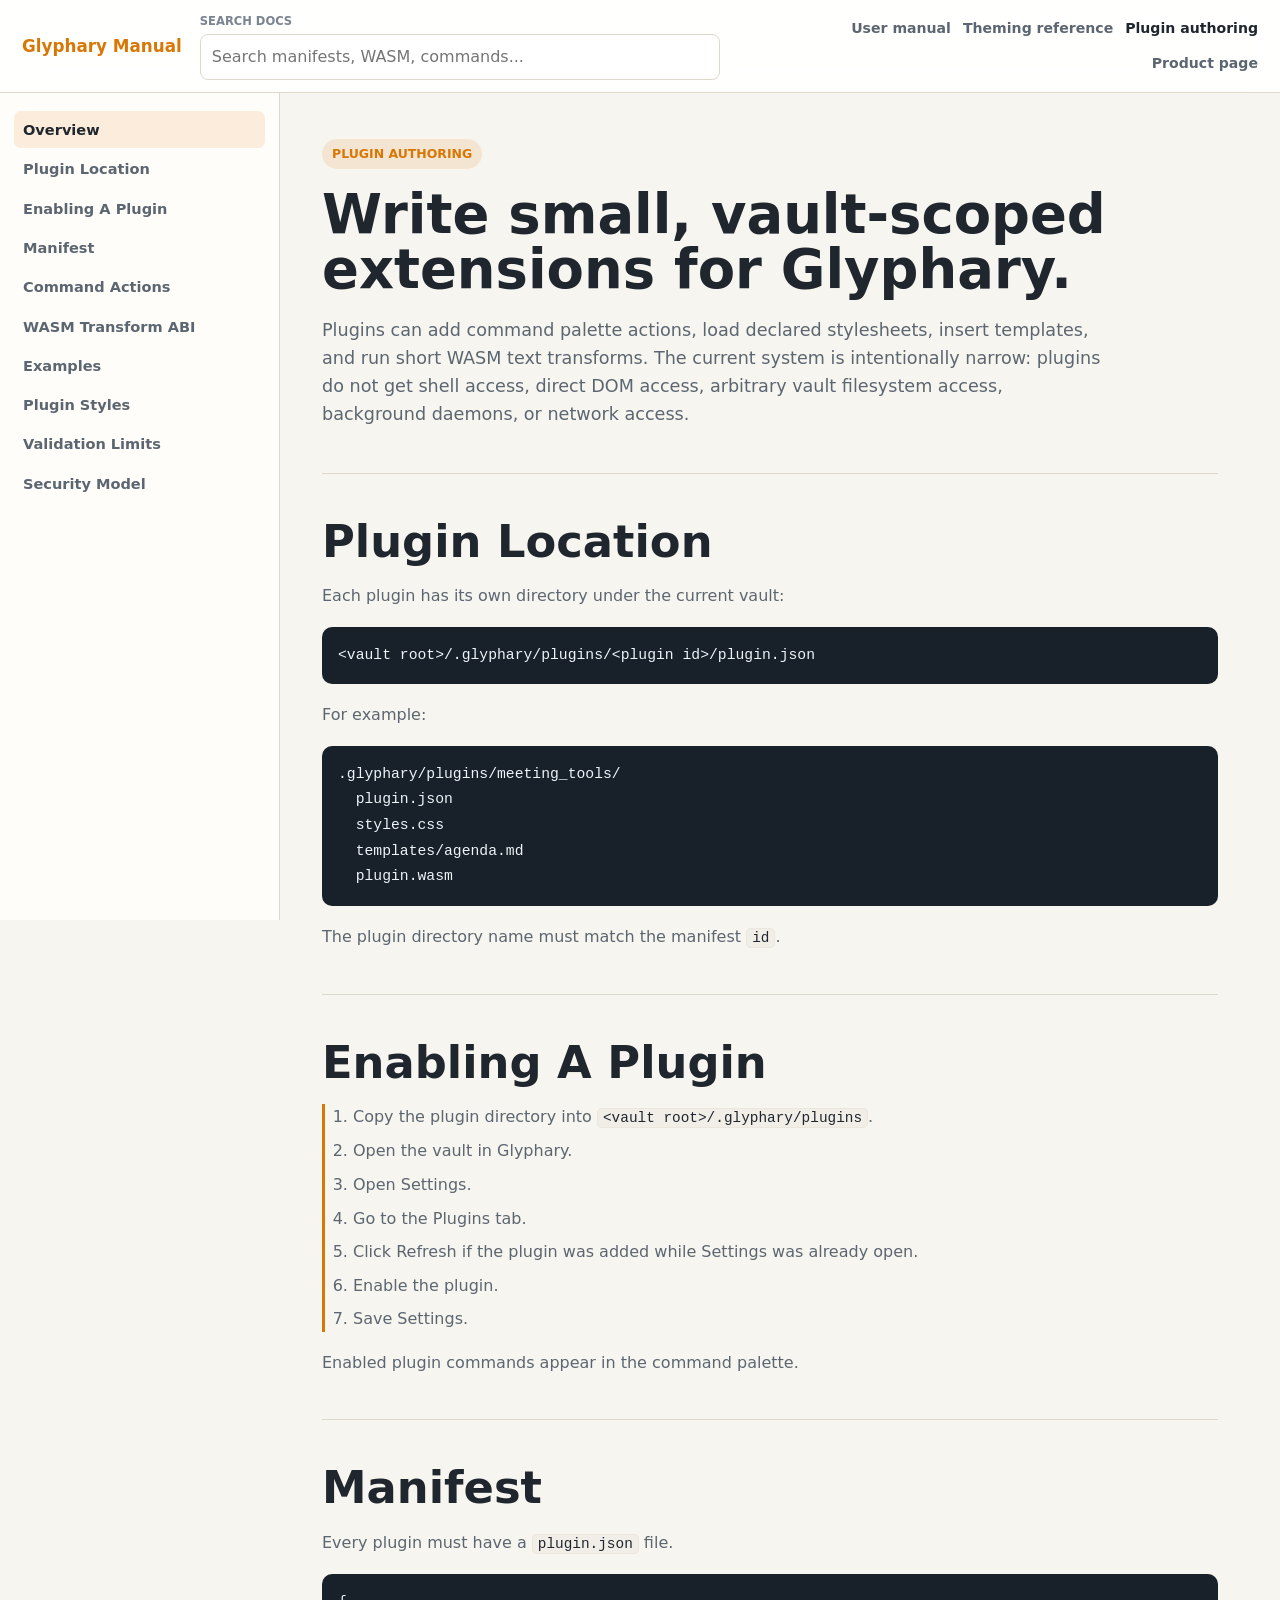
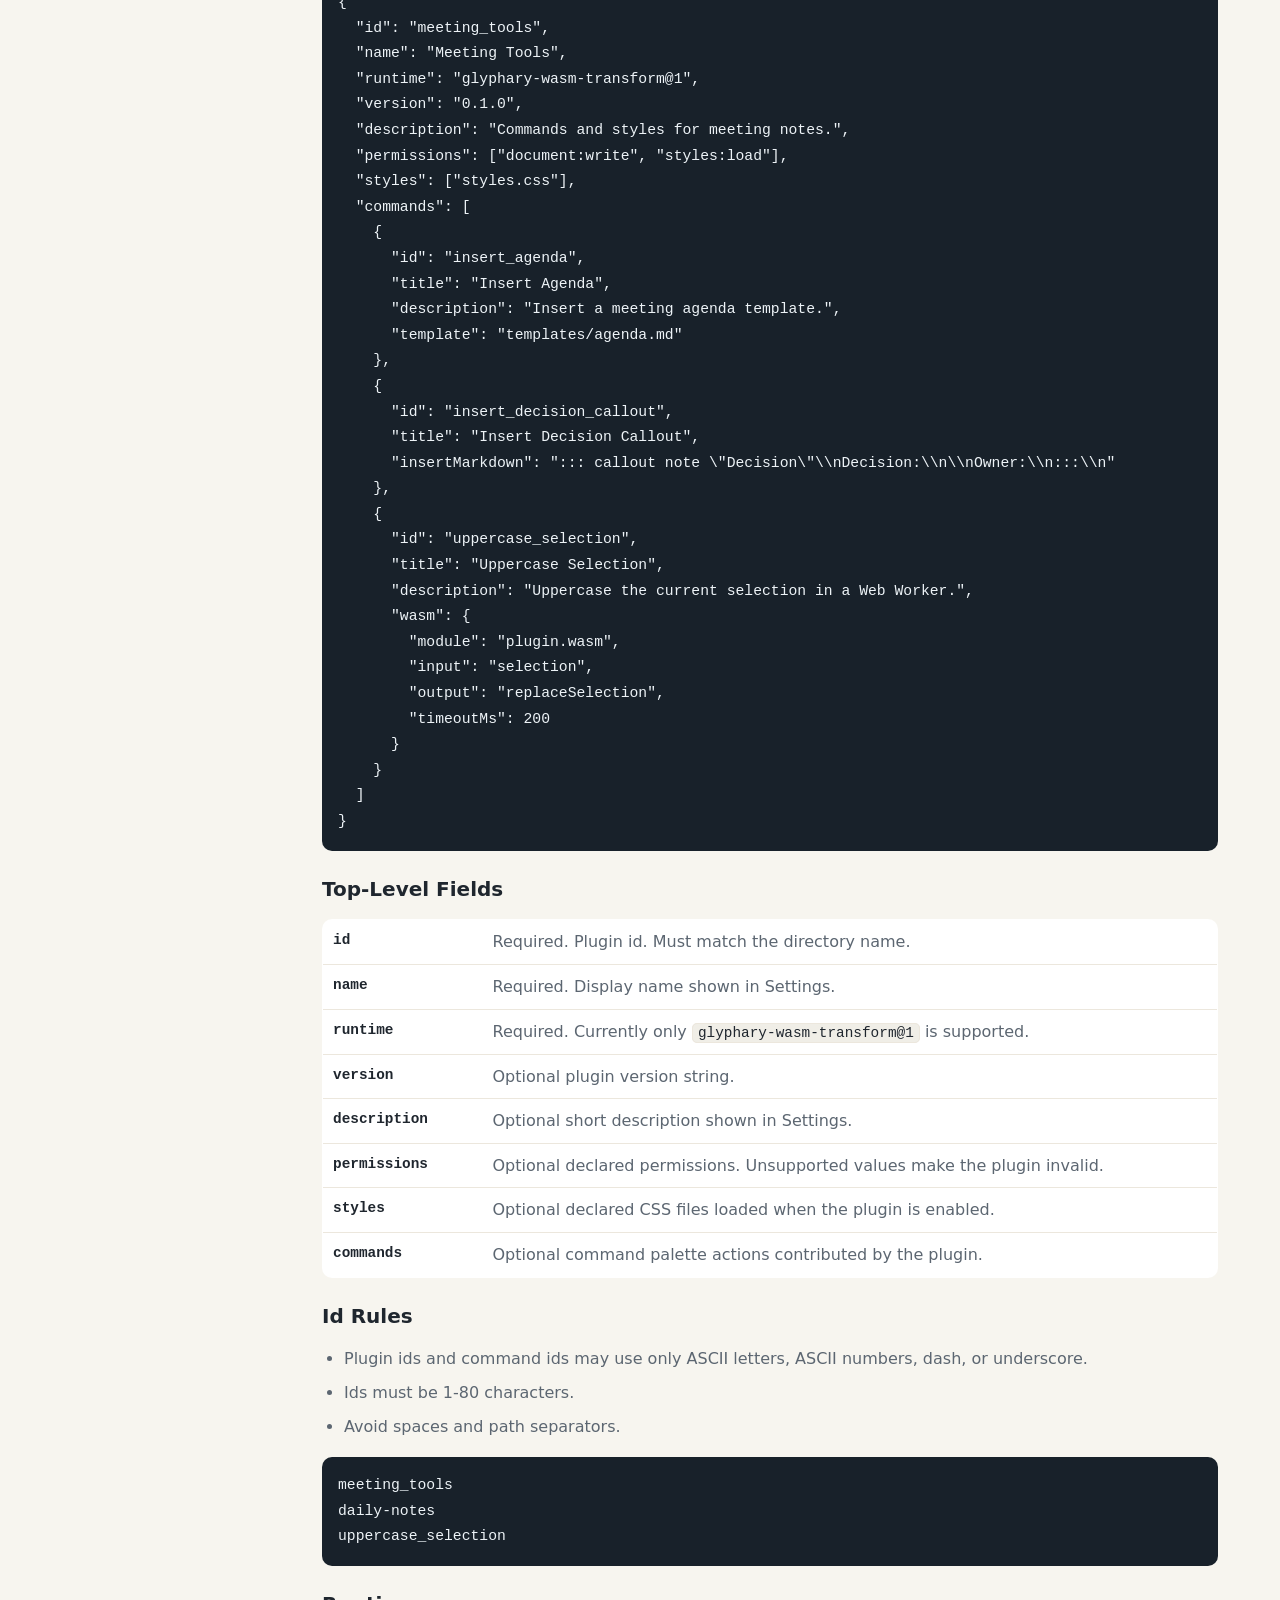
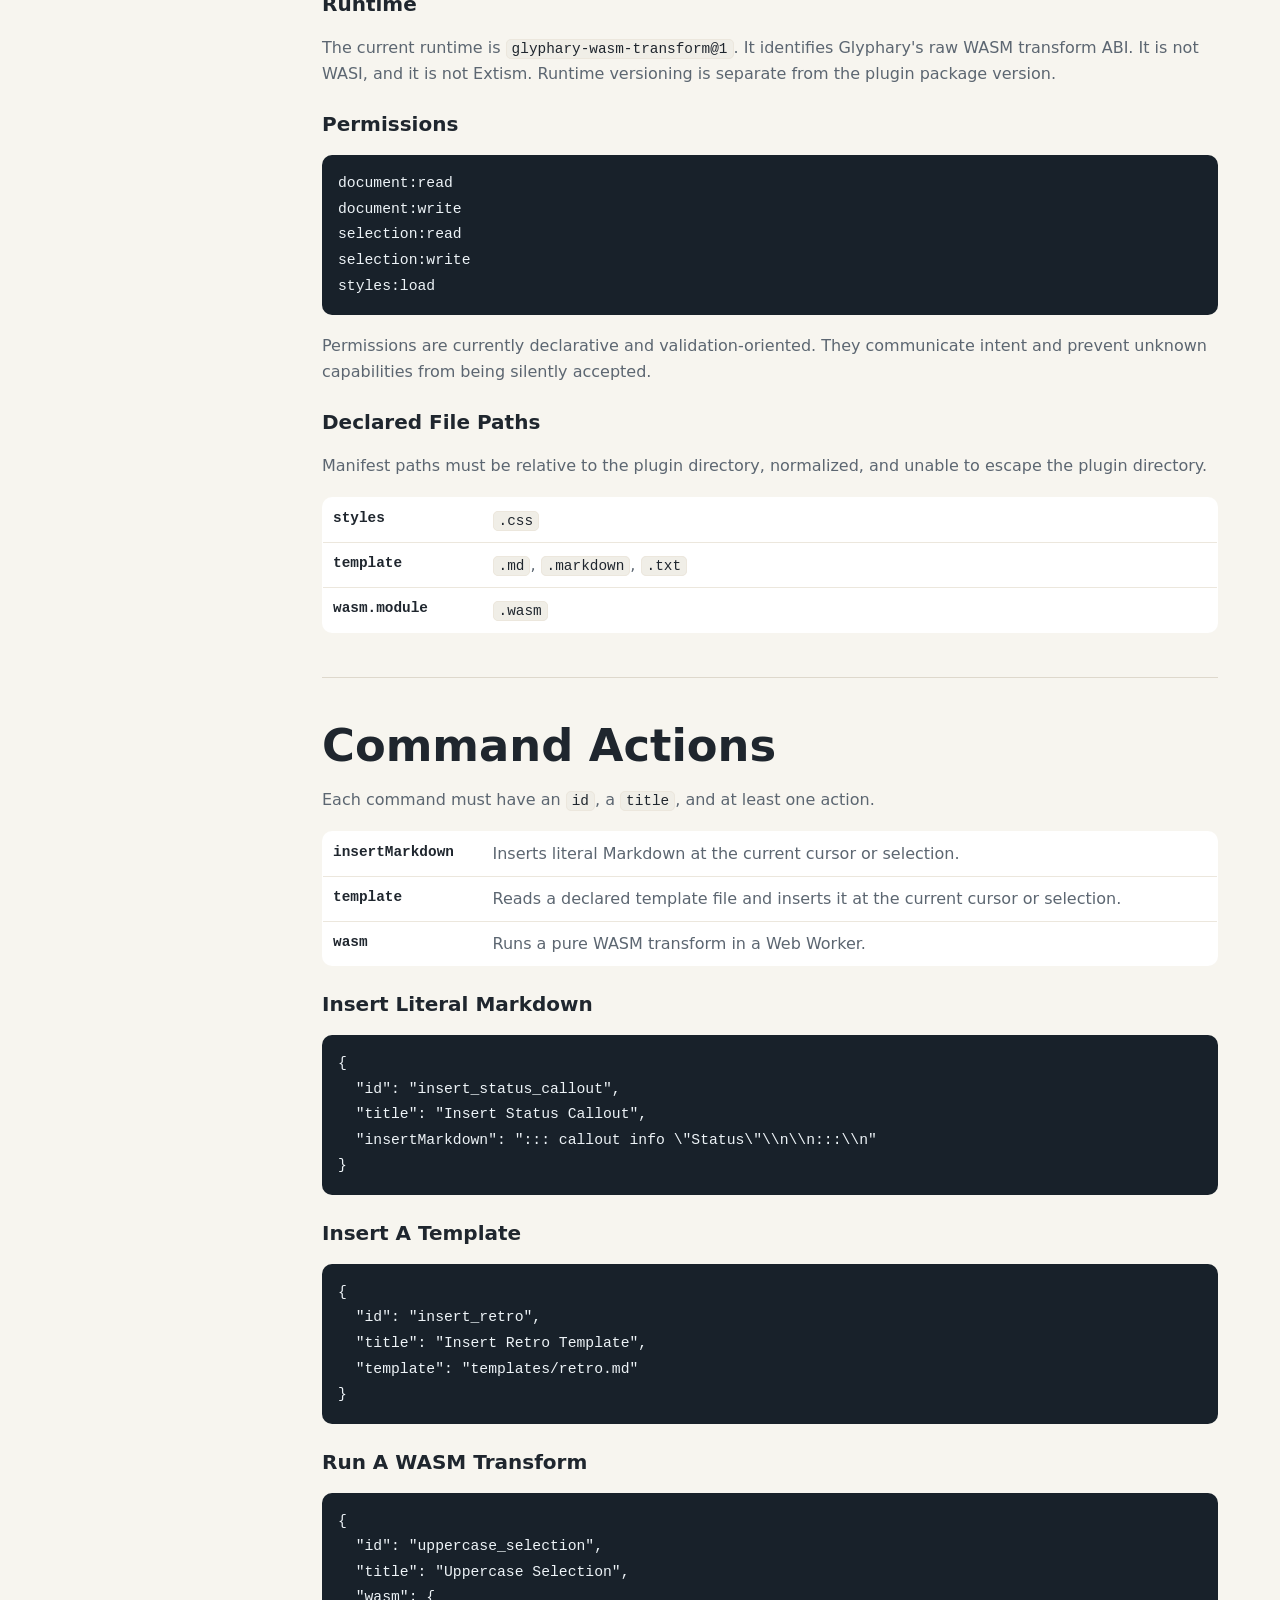
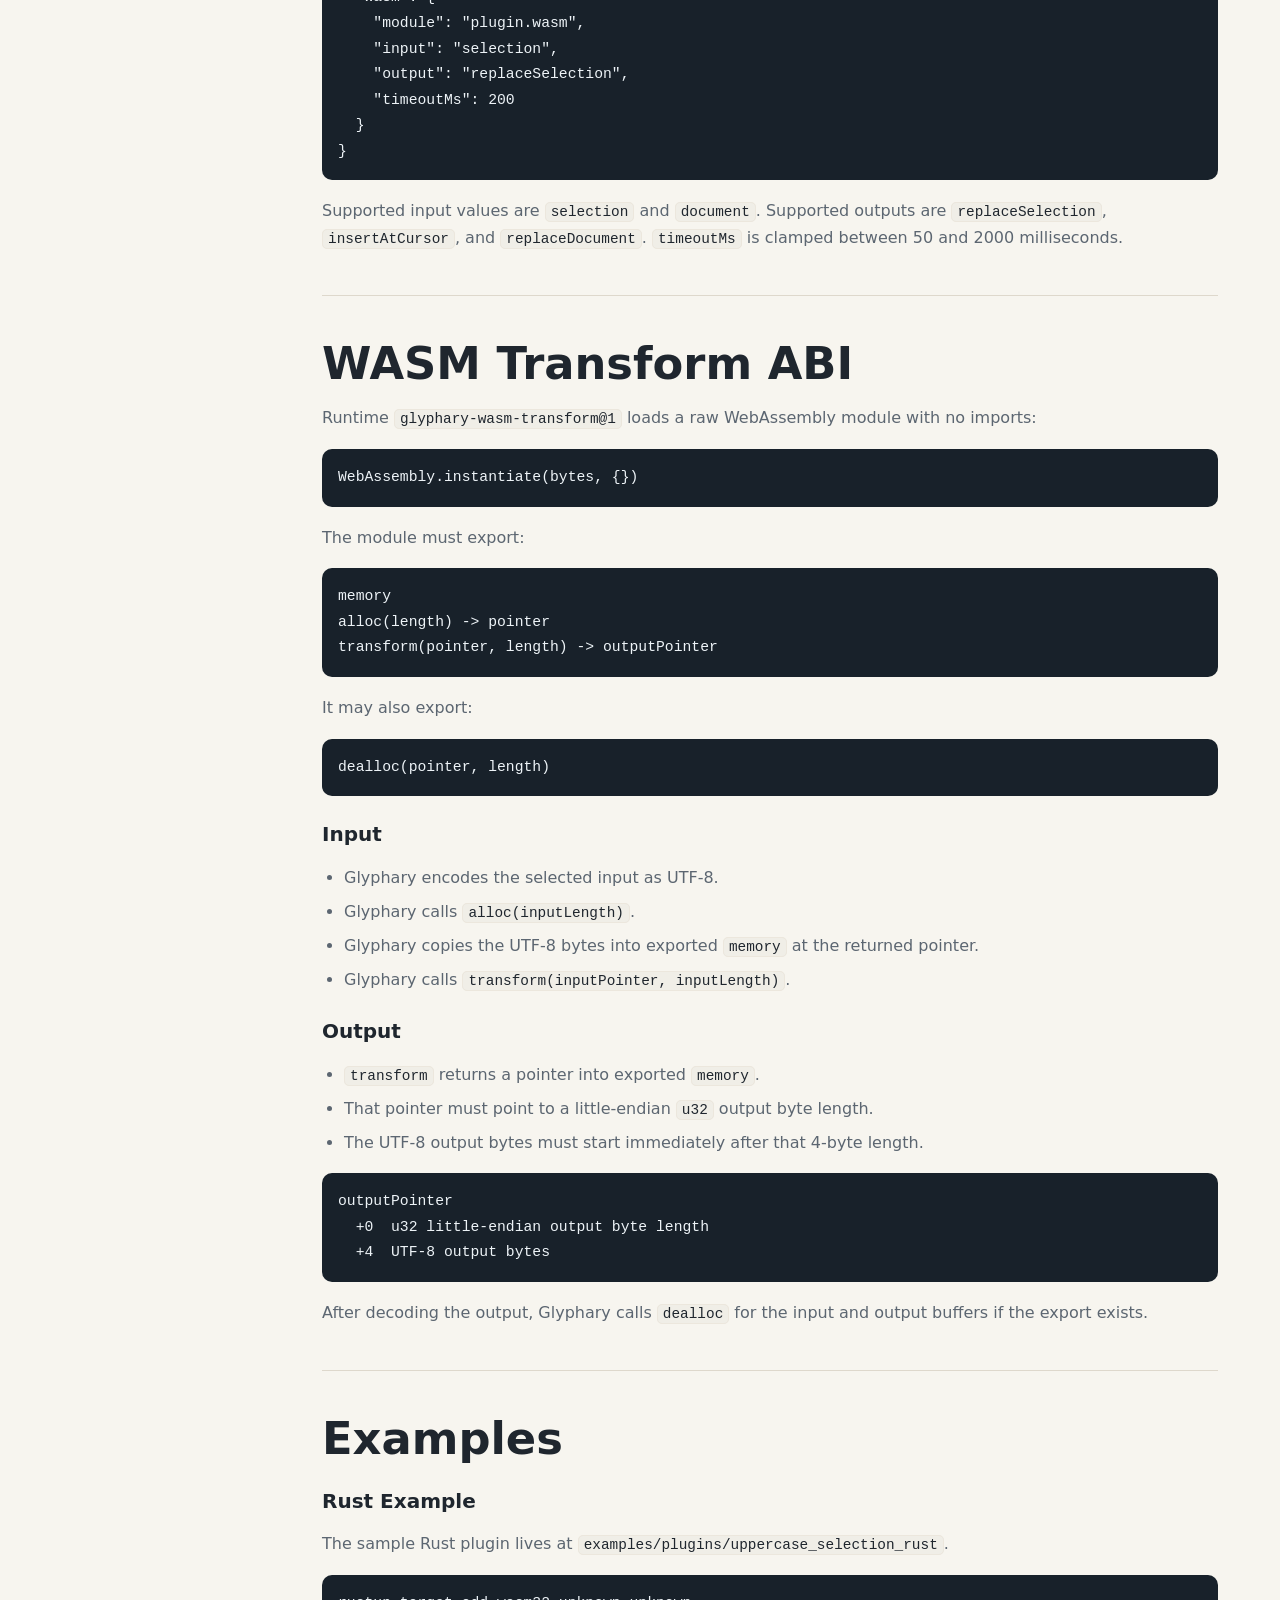
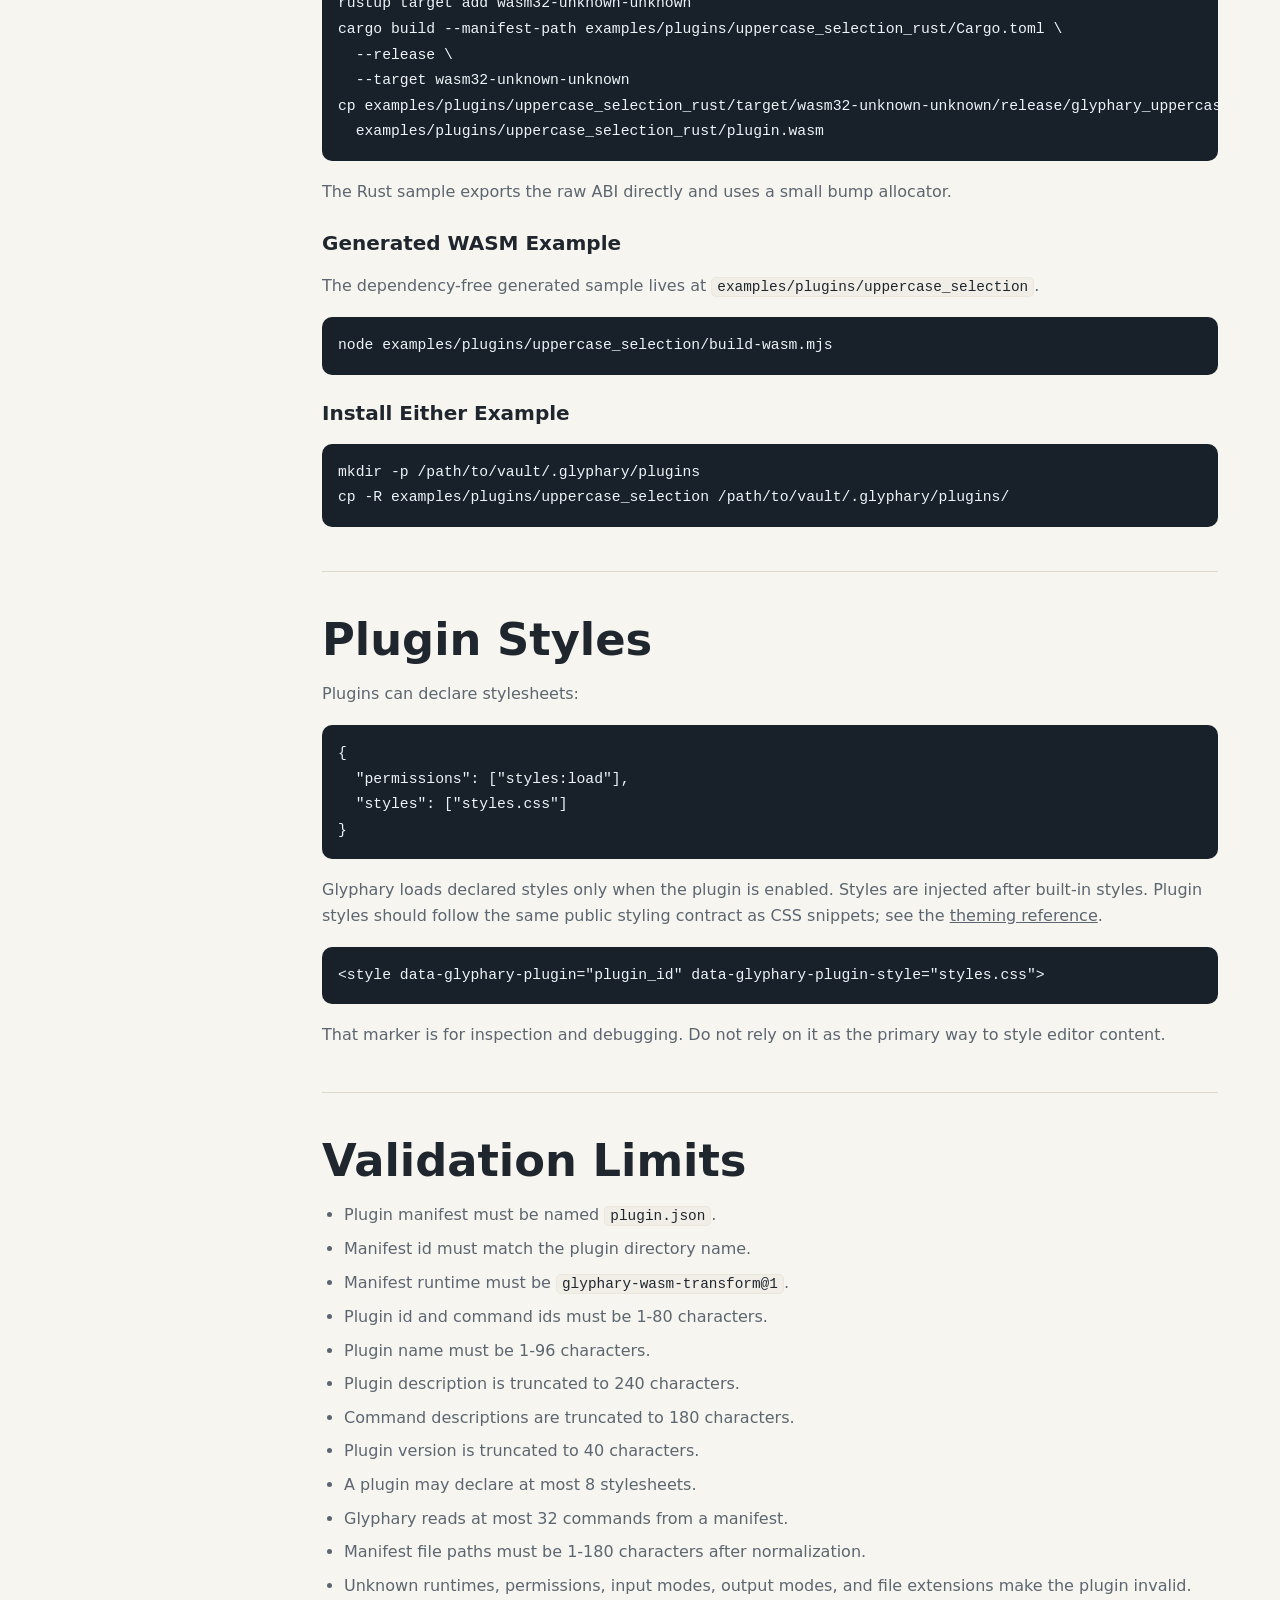
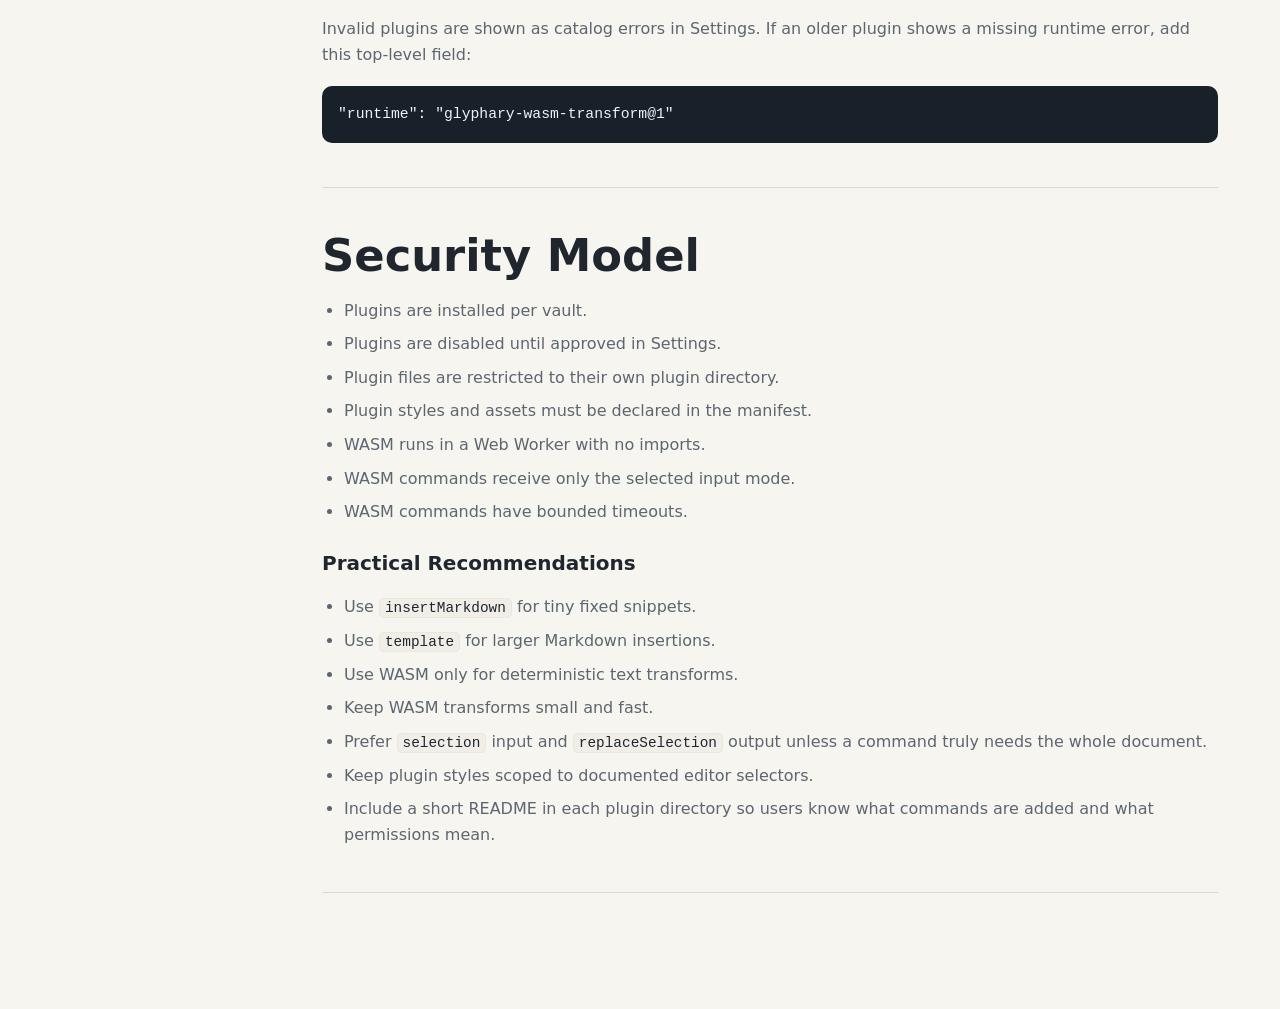
==== plugins.html @ 8467d3d5 "chore: initial commit" ====
<!doctype html>
<html lang="en">
  <head>
    <meta charset="UTF-8" />
    <meta name="viewport" content="width=device-width, initial-scale=1.0" />
    <meta
      name="description"
      content="Glyphary plugin authoring guide: plugin manifests, commands, WASM transform ABI, examples, styles, and security model."
    />
    <title>Glyphary Plugin Authoring</title>
    <link rel="icon" href="./assets/favicon.svg" type="image/svg+xml" />
    <link rel="stylesheet" href="./styles.css" />
  </head>
  <body>
    <header class="manual-topbar">
      <a class="manual-brand" href="./index.html">Glyphary Manual</a>
      <label class="manual-search">
        <span>Search docs</span>
        <input id="manual-search" type="search" placeholder="Search manifests, WASM, commands..." />
      </label>
      <nav class="manual-toplinks" aria-label="Related documentation">
        <a href="./index.html">User manual</a>
        <a href="./theming.html">Theming reference</a>
        <a class="current" href="./plugins.html">Plugin authoring</a>
        <a href="../docs-site/glyphary.html">Product page</a>
      </nav>
    </header>

    <div class="manual-shell">
      <aside class="manual-sidebar" aria-label="Plugin authoring table of contents">
        <nav>
          <a href="#overview">Overview</a>
          <a href="#location">Plugin Location</a>
          <a href="#enable">Enabling A Plugin</a>
          <a href="#manifest">Manifest</a>
          <a href="#commands">Command Actions</a>
          <a href="#wasm">WASM Transform ABI</a>
          <a href="#examples">Examples</a>
          <a href="#styles">Plugin Styles</a>
          <a href="#limits">Validation Limits</a>
          <a href="#security">Security Model</a>
        </nav>
      </aside>

      <main class="manual-content">
        <section id="overview" class="doc-section hero-section" data-search-text="plugins authoring vault scoped manifest wasm commands styles">
          <p class="section-kicker">Plugin authoring</p>
          <h1>Write small, vault-scoped extensions for Glyphary.</h1>
          <p class="lead">
            Plugins can add command palette actions, load declared stylesheets, insert templates,
            and run short WASM text transforms. The current system is intentionally narrow: plugins
            do not get shell access, direct DOM access, arbitrary vault filesystem access, background
            daemons, or network access.
          </p>
        </section>

        <section id="location" class="doc-section" data-search-text="plugin location glyphary plugins folder plugin json directory id">
          <h2>Plugin Location</h2>
          <p>Each plugin has its own directory under the current vault:</p>
          <pre><code>&lt;vault root&gt;/.glyphary/plugins/&lt;plugin id&gt;/plugin.json</code></pre>
          <p>For example:</p>
          <pre><code>.glyphary/plugins/meeting_tools/
  plugin.json
  styles.css
  templates/agenda.md
  plugin.wasm</code></pre>
          <p>The plugin directory name must match the manifest <code>id</code>.</p>
        </section>

        <section id="enable" class="doc-section" data-search-text="enable plugin settings plugins refresh save command palette">
          <h2>Enabling A Plugin</h2>
          <ol class="task-list">
            <li>Copy the plugin directory into <code>&lt;vault root&gt;/.glyphary/plugins</code>.</li>
            <li>Open the vault in Glyphary.</li>
            <li>Open Settings.</li>
            <li>Go to the Plugins tab.</li>
            <li>Click Refresh if the plugin was added while Settings was already open.</li>
            <li>Enable the plugin.</li>
            <li>Save Settings.</li>
          </ol>
          <p>Enabled plugin commands appear in the command palette.</p>
        </section>

        <section id="manifest" class="doc-section" data-search-text="manifest plugin json id runtime permissions styles commands fields validation">
          <h2>Manifest</h2>
          <p>Every plugin must have a <code>plugin.json</code> file.</p>
          <pre><code>{
  "id": "meeting_tools",
  "name": "Meeting Tools",
  "runtime": "glyphary-wasm-transform@1",
  "version": "0.1.0",
  "description": "Commands and styles for meeting notes.",
  "permissions": ["document:write", "styles:load"],
  "styles": ["styles.css"],
  "commands": [
    {
      "id": "insert_agenda",
      "title": "Insert Agenda",
      "description": "Insert a meeting agenda template.",
      "template": "templates/agenda.md"
    },
    {
      "id": "insert_decision_callout",
      "title": "Insert Decision Callout",
      "insertMarkdown": "::: callout note \"Decision\"\\nDecision:\\n\\nOwner:\\n:::\\n"
    },
    {
      "id": "uppercase_selection",
      "title": "Uppercase Selection",
      "description": "Uppercase the current selection in a Web Worker.",
      "wasm": {
        "module": "plugin.wasm",
        "input": "selection",
        "output": "replaceSelection",
        "timeoutMs": 200
      }
    }
  ]
}</code></pre>

          <h3>Top-Level Fields</h3>
          <table class="reference-table">
            <tbody>
              <tr><th>id</th><td>Required. Plugin id. Must match the directory name.</td></tr>
              <tr><th>name</th><td>Required. Display name shown in Settings.</td></tr>
              <tr><th>runtime</th><td>Required. Currently only <code>glyphary-wasm-transform@1</code> is supported.</td></tr>
              <tr><th>version</th><td>Optional plugin version string.</td></tr>
              <tr><th>description</th><td>Optional short description shown in Settings.</td></tr>
              <tr><th>permissions</th><td>Optional declared permissions. Unsupported values make the plugin invalid.</td></tr>
              <tr><th>styles</th><td>Optional declared CSS files loaded when the plugin is enabled.</td></tr>
              <tr><th>commands</th><td>Optional command palette actions contributed by the plugin.</td></tr>
            </tbody>
          </table>

          <h3>Id Rules</h3>
          <ul>
            <li>Plugin ids and command ids may use only ASCII letters, ASCII numbers, dash, or underscore.</li>
            <li>Ids must be 1-80 characters.</li>
            <li>Avoid spaces and path separators.</li>
          </ul>
          <pre><code>meeting_tools
daily-notes
uppercase_selection</code></pre>

          <h3>Runtime</h3>
          <p>
            The current runtime is <code>glyphary-wasm-transform@1</code>. It identifies Glyphary's raw
            WASM transform ABI. It is not WASI, and it is not Extism. Runtime versioning is separate
            from the plugin package version.
          </p>

          <h3>Permissions</h3>
          <pre><code>document:read
document:write
selection:read
selection:write
styles:load</code></pre>
          <p>Permissions are currently declarative and validation-oriented. They communicate intent and prevent unknown capabilities from being silently accepted.</p>

          <h3>Declared File Paths</h3>
          <p>Manifest paths must be relative to the plugin directory, normalized, and unable to escape the plugin directory.</p>
          <table class="reference-table">
            <tbody>
              <tr><th>styles</th><td><code>.css</code></td></tr>
              <tr><th>template</th><td><code>.md</code>, <code>.markdown</code>, <code>.txt</code></td></tr>
              <tr><th>wasm.module</th><td><code>.wasm</code></td></tr>
            </tbody>
          </table>
        </section>

        <section id="commands" class="doc-section" data-search-text="command actions insert markdown template wasm selection document output">
          <h2>Command Actions</h2>
          <p>Each command must have an <code>id</code>, a <code>title</code>, and at least one action.</p>
          <table class="reference-table">
            <tbody>
              <tr><th>insertMarkdown</th><td>Inserts literal Markdown at the current cursor or selection.</td></tr>
              <tr><th>template</th><td>Reads a declared template file and inserts it at the current cursor or selection.</td></tr>
              <tr><th>wasm</th><td>Runs a pure WASM transform in a Web Worker.</td></tr>
            </tbody>
          </table>

          <h3>Insert Literal Markdown</h3>
          <pre><code>{
  "id": "insert_status_callout",
  "title": "Insert Status Callout",
  "insertMarkdown": "::: callout info \"Status\"\\n\\n:::\\n"
}</code></pre>

          <h3>Insert A Template</h3>
          <pre><code>{
  "id": "insert_retro",
  "title": "Insert Retro Template",
  "template": "templates/retro.md"
}</code></pre>

          <h3>Run A WASM Transform</h3>
          <pre><code>{
  "id": "uppercase_selection",
  "title": "Uppercase Selection",
  "wasm": {
    "module": "plugin.wasm",
    "input": "selection",
    "output": "replaceSelection",
    "timeoutMs": 200
  }
}</code></pre>
          <p>
            Supported input values are <code>selection</code> and <code>document</code>. Supported outputs
            are <code>replaceSelection</code>, <code>insertAtCursor</code>, and <code>replaceDocument</code>.
            <code>timeoutMs</code> is clamped between 50 and 2000 milliseconds.
          </p>
        </section>

        <section id="wasm" class="doc-section" data-search-text="wasm transform abi memory alloc dealloc imports worker utf8 output pointer">
          <h2>WASM Transform ABI</h2>
          <p>Runtime <code>glyphary-wasm-transform@1</code> loads a raw WebAssembly module with no imports:</p>
          <pre><code>WebAssembly.instantiate(bytes, {})</code></pre>
          <p>The module must export:</p>
          <pre><code>memory
alloc(length) -&gt; pointer
transform(pointer, length) -&gt; outputPointer</code></pre>
          <p>It may also export:</p>
          <pre><code>dealloc(pointer, length)</code></pre>
          <h3>Input</h3>
          <ul>
            <li>Glyphary encodes the selected input as UTF-8.</li>
            <li>Glyphary calls <code>alloc(inputLength)</code>.</li>
            <li>Glyphary copies the UTF-8 bytes into exported <code>memory</code> at the returned pointer.</li>
            <li>Glyphary calls <code>transform(inputPointer, inputLength)</code>.</li>
          </ul>
          <h3>Output</h3>
          <ul>
            <li><code>transform</code> returns a pointer into exported <code>memory</code>.</li>
            <li>That pointer must point to a little-endian <code>u32</code> output byte length.</li>
            <li>The UTF-8 output bytes must start immediately after that 4-byte length.</li>
          </ul>
          <pre><code>outputPointer
  +0  u32 little-endian output byte length
  +4  UTF-8 output bytes</code></pre>
          <p>After decoding the output, Glyphary calls <code>dealloc</code> for the input and output buffers if the export exists.</p>
        </section>

        <section id="examples" class="doc-section" data-search-text="examples rust generated wasm uppercase selection install build">
          <h2>Examples</h2>
          <h3>Rust Example</h3>
          <p>The sample Rust plugin lives at <code>examples/plugins/uppercase_selection_rust</code>.</p>
          <pre><code>rustup target add wasm32-unknown-unknown
cargo build --manifest-path examples/plugins/uppercase_selection_rust/Cargo.toml \
  --release \
  --target wasm32-unknown-unknown
cp examples/plugins/uppercase_selection_rust/target/wasm32-unknown-unknown/release/glyphary_uppercase_selection_plugin.wasm \
  examples/plugins/uppercase_selection_rust/plugin.wasm</code></pre>
          <p>The Rust sample exports the raw ABI directly and uses a small bump allocator.</p>

          <h3>Generated WASM Example</h3>
          <p>The dependency-free generated sample lives at <code>examples/plugins/uppercase_selection</code>.</p>
          <pre><code>node examples/plugins/uppercase_selection/build-wasm.mjs</code></pre>

          <h3>Install Either Example</h3>
          <pre><code>mkdir -p /path/to/vault/.glyphary/plugins
cp -R examples/plugins/uppercase_selection /path/to/vault/.glyphary/plugins/</code></pre>
        </section>

        <section id="styles" class="doc-section" data-search-text="plugin styles css stylesheets theme snippets metadata">
          <h2>Plugin Styles</h2>
          <p>Plugins can declare stylesheets:</p>
          <pre><code>{
  "permissions": ["styles:load"],
  "styles": ["styles.css"]
}</code></pre>
          <p>
            Glyphary loads declared styles only when the plugin is enabled. Styles are injected after
            built-in styles. Plugin styles should follow the same public styling contract as CSS snippets;
            see the <a href="./theming.html">theming reference</a>.
          </p>
          <pre><code>&lt;style data-glyphary-plugin="plugin_id" data-glyphary-plugin-style="styles.css"&gt;</code></pre>
          <p>That marker is for inspection and debugging. Do not rely on it as the primary way to style editor content.</p>
        </section>

        <section id="limits" class="doc-section" data-search-text="validation limits invalid runtime permissions manifest path extensions">
          <h2>Validation Limits</h2>
          <ul>
            <li>Plugin manifest must be named <code>plugin.json</code>.</li>
            <li>Manifest id must match the plugin directory name.</li>
            <li>Manifest runtime must be <code>glyphary-wasm-transform@1</code>.</li>
            <li>Plugin id and command ids must be 1-80 characters.</li>
            <li>Plugin name must be 1-96 characters.</li>
            <li>Plugin description is truncated to 240 characters.</li>
            <li>Command descriptions are truncated to 180 characters.</li>
            <li>Plugin version is truncated to 40 characters.</li>
            <li>A plugin may declare at most 8 stylesheets.</li>
            <li>Glyphary reads at most 32 commands from a manifest.</li>
            <li>Manifest file paths must be 1-180 characters after normalization.</li>
            <li>Unknown runtimes, permissions, input modes, output modes, and file extensions make the plugin invalid.</li>
          </ul>
          <p>Invalid plugins are shown as catalog errors in Settings. If an older plugin shows a missing runtime error, add this top-level field:</p>
          <pre><code>"runtime": "glyphary-wasm-transform@1"</code></pre>
        </section>

        <section id="security" class="doc-section" data-search-text="security model sandbox worker no imports no shell no filesystem recommendations">
          <h2>Security Model</h2>
          <ul>
            <li>Plugins are installed per vault.</li>
            <li>Plugins are disabled until approved in Settings.</li>
            <li>Plugin files are restricted to their own plugin directory.</li>
            <li>Plugin styles and assets must be declared in the manifest.</li>
            <li>WASM runs in a Web Worker with no imports.</li>
            <li>WASM commands receive only the selected input mode.</li>
            <li>WASM commands have bounded timeouts.</li>
          </ul>
          <h3>Practical Recommendations</h3>
          <ul>
            <li>Use <code>insertMarkdown</code> for tiny fixed snippets.</li>
            <li>Use <code>template</code> for larger Markdown insertions.</li>
            <li>Use WASM only for deterministic text transforms.</li>
            <li>Keep WASM transforms small and fast.</li>
            <li>Prefer <code>selection</code> input and <code>replaceSelection</code> output unless a command truly needs the whole document.</li>
            <li>Keep plugin styles scoped to documented editor selectors.</li>
            <li>Include a short README in each plugin directory so users know what commands are added and what permissions mean.</li>
          </ul>
        </section>
      </main>
    </div>

    <script src="./script.js"></script>
  </body>
</html>
---- styles.css ----
:root {
  color-scheme: light;
  --manual-bg: #f7f5ef;
  --manual-surface: #ffffff;
  --manual-surface-muted: #f0eee7;
  --manual-text: #1f262e;
  --manual-muted: #5c6671;
  --manual-soft: #7a8490;
  --manual-border: #ded8cc;
  --manual-border-soft: #ece7dd;
  --manual-accent: #d97706;
  --manual-accent-soft: rgba(217, 119, 6, 0.12);
  --manual-code-bg: #18212a;
  --manual-code-text: #edf3f7;
  --manual-radius: 10px;
  --manual-sidebar-width: 280px;
  font-family:
    Inter, ui-sans-serif, system-ui, -apple-system, BlinkMacSystemFont, "Segoe UI", sans-serif;
}

* {
  box-sizing: border-box;
}

html {
  scroll-behavior: smooth;
}

body {
  min-width: 320px;
  margin: 0;
  background: var(--manual-bg);
  color: var(--manual-text);
  line-height: 1.6;
}

a {
  color: inherit;
}

code,
pre,
kbd {
  font-family: "SF Mono", SFMono-Regular, Consolas, "Liberation Mono", monospace;
}

.manual-topbar {
  position: sticky;
  top: 0;
  z-index: 20;
  display: grid;
  grid-template-columns: auto minmax(260px, 520px) auto;
  gap: 18px;
  align-items: center;
  border-bottom: 1px solid var(--manual-border);
  background: rgba(255, 255, 255, 0.94);
  backdrop-filter: blur(14px);
  padding: 12px 22px;
}

.manual-brand {
  color: var(--manual-accent);
  font-size: 1.05rem;
  font-weight: 800;
  text-decoration: none;
}

.manual-search {
  display: grid;
  gap: 4px;
}

.manual-search span {
  color: var(--manual-soft);
  font-size: 0.72rem;
  font-weight: 800;
  text-transform: uppercase;
}

.manual-search input {
  width: 100%;
  border: 1px solid var(--manual-border);
  border-radius: 8px;
  background: #fff;
  color: var(--manual-text);
  font: inherit;
  padding: 9px 11px;
}

.manual-toplinks {
  display: flex;
  justify-content: flex-end;
  flex-wrap: wrap;
  gap: 12px;
  color: var(--manual-muted);
  font-size: 0.88rem;
  font-weight: 700;
}

.manual-toplinks a {
  text-decoration: none;
}

.manual-toplinks a.current {
  color: var(--manual-text);
}

.manual-shell {
  display: grid;
  grid-template-columns: var(--manual-sidebar-width) minmax(0, 1fr);
  align-items: start;
}

.manual-sidebar {
  position: sticky;
  top: 73px;
  height: calc(100vh - 73px);
  overflow: auto;
  border-right: 1px solid var(--manual-border);
  background: #fffdfa;
  padding: 18px 14px;
}

.manual-sidebar nav {
  display: grid;
  gap: 2px;
}

.manual-sidebar a {
  border-radius: 7px;
  color: var(--manual-muted);
  font-size: 0.91rem;
  font-weight: 700;
  padding: 7px 9px;
  text-decoration: none;
}

.manual-sidebar a:hover,
.manual-sidebar a.active {
  background: var(--manual-accent-soft);
  color: var(--manual-text);
}

.manual-content {
  width: min(980px, calc(100vw - var(--manual-sidebar-width)));
  padding: 36px 42px 72px;
}

.doc-section {
  display: grid;
  gap: 18px;
  border-bottom: 1px solid var(--manual-border);
  padding: 0 0 44px;
  margin-bottom: 44px;
  scroll-margin-top: 96px;
}

.hero-section {
  padding-top: 10px;
}

.section-kicker {
  width: fit-content;
  border-radius: 999px;
  background: var(--manual-accent-soft);
  color: var(--manual-accent);
  font-size: 0.78rem;
  font-weight: 800;
  padding: 5px 10px;
  text-transform: uppercase;
}

h1,
h2,
h3,
p {
  margin: 0;
}

h1 {
  max-width: 820px;
  color: var(--manual-text);
  font-size: clamp(2.15rem, 4.8vw, 3.4rem);
  line-height: 1.02;
  letter-spacing: 0;
}

h2 {
  color: var(--manual-text);
  font-size: clamp(1.8rem, 4vw, 2.8rem);
  line-height: 1.06;
  letter-spacing: 0;
}

h3 {
  margin-top: 8px;
  color: var(--manual-text);
  font-size: 1.25rem;
  line-height: 1.24;
}

p,
li,
dd,
td {
  color: var(--manual-muted);
  font-size: 1rem;
}

.lead {
  max-width: 780px;
  color: var(--manual-muted);
  font-size: 1.1rem;
}

strong,
dt,
th {
  color: var(--manual-text);
}

ul,
ol {
  display: grid;
  gap: 8px;
  margin: 0;
  padding-left: 22px;
}

.quickstart-grid,
.shortcut-grid {
  display: grid;
  grid-template-columns: repeat(2, minmax(0, 1fr));
  gap: 14px;
}

.quickstart-grid article,
.shortcut-grid article,
.note-box,
.feature-table,
details {
  border: 1px solid var(--manual-border);
  border-radius: var(--manual-radius);
  background: var(--manual-surface);
}

.quickstart-grid article,
.shortcut-grid article,
.note-box {
  padding: 18px;
}

.quickstart-grid h2,
.shortcut-grid h3 {
  margin: 0 0 10px;
  font-size: 1.2rem;
}

.definition-list {
  display: grid;
  gap: 10px;
  margin: 0;
}

.definition-list div {
  display: grid;
  grid-template-columns: 150px minmax(0, 1fr);
  gap: 18px;
  border-bottom: 1px solid var(--manual-border-soft);
  padding: 10px 0;
}

.definition-list div:last-child {
  border-bottom: 0;
}

.task-list {
  border-left: 3px solid var(--manual-accent);
  padding-left: 28px;
}

.feature-table {
  display: grid;
  overflow: hidden;
}

.feature-table div {
  display: grid;
  grid-template-columns: minmax(180px, 0.34fr) minmax(0, 1fr);
  gap: 14px;
  border-bottom: 1px solid var(--manual-border-soft);
  padding: 13px 16px;
}

.feature-table div:last-child {
  border-bottom: 0;
}

pre {
  overflow: auto;
  max-width: 100%;
  border-radius: var(--manual-radius);
  background: var(--manual-code-bg);
  color: var(--manual-code-text);
  margin: 0;
  padding: 16px;
}

pre code {
  color: inherit;
  font-size: 0.92rem;
  line-height: 1.6;
}

:not(pre) > code {
  border: 1px solid var(--manual-border-soft);
  border-radius: 5px;
  background: var(--manual-surface-muted);
  color: var(--manual-text);
  font-size: 0.9em;
  padding: 1px 5px;
}

figure {
  display: grid;
  gap: 8px;
  margin: 0;
}

figure img {
  display: block;
  width: 100%;
  border: 1px solid var(--manual-border);
  border-radius: var(--manual-radius);
  background: var(--manual-surface);
}

figcaption {
  color: var(--manual-soft);
  font-size: 0.88rem;
  font-weight: 700;
}

table {
  width: 100%;
  border-collapse: collapse;
}

th,
td {
  border-bottom: 1px solid var(--manual-border-soft);
  padding: 9px 10px;
  text-align: left;
  vertical-align: top;
}

th {
  width: 160px;
  font-family: "SF Mono", SFMono-Regular, Consolas, "Liberation Mono", monospace;
  font-size: 0.9rem;
}

tr:last-child th,
tr:last-child td {
  border-bottom: 0;
}

.reference-table {
  overflow: hidden;
  border: 1px solid var(--manual-border);
  border-radius: var(--manual-radius);
  background: var(--manual-surface);
}

details {
  padding: 14px 16px;
}

summary {
  cursor: pointer;
  color: var(--manual-text);
  font-weight: 800;
}

details p {
  margin-top: 10px;
}

.hidden-by-search {
  display: none;
}

.search-empty {
  border: 1px solid var(--manual-border);
  border-radius: var(--manual-radius);
  background: var(--manual-surface);
  color: var(--manual-muted);
  padding: 16px;
}

@media (max-width: 980px) {
  .manual-topbar {
    grid-template-columns: 1fr;
    align-items: start;
  }

  .manual-toplinks {
    justify-content: flex-start;
  }

  .manual-shell {
    grid-template-columns: 1fr;
  }

  .manual-sidebar {
    position: static;
    height: auto;
    max-height: 260px;
    border-right: 0;
    border-bottom: 1px solid var(--manual-border);
  }

  .manual-sidebar nav {
    grid-template-columns: repeat(2, minmax(0, 1fr));
  }

  .manual-content {
    width: 100%;
    padding: 28px 20px 56px;
  }
}

@media (max-width: 680px) {
  .quickstart-grid,
  .shortcut-grid,
  .definition-list div,
  .feature-table div {
    grid-template-columns: 1fr;
  }

  h1 {
    font-size: 2.25rem;
  }
}
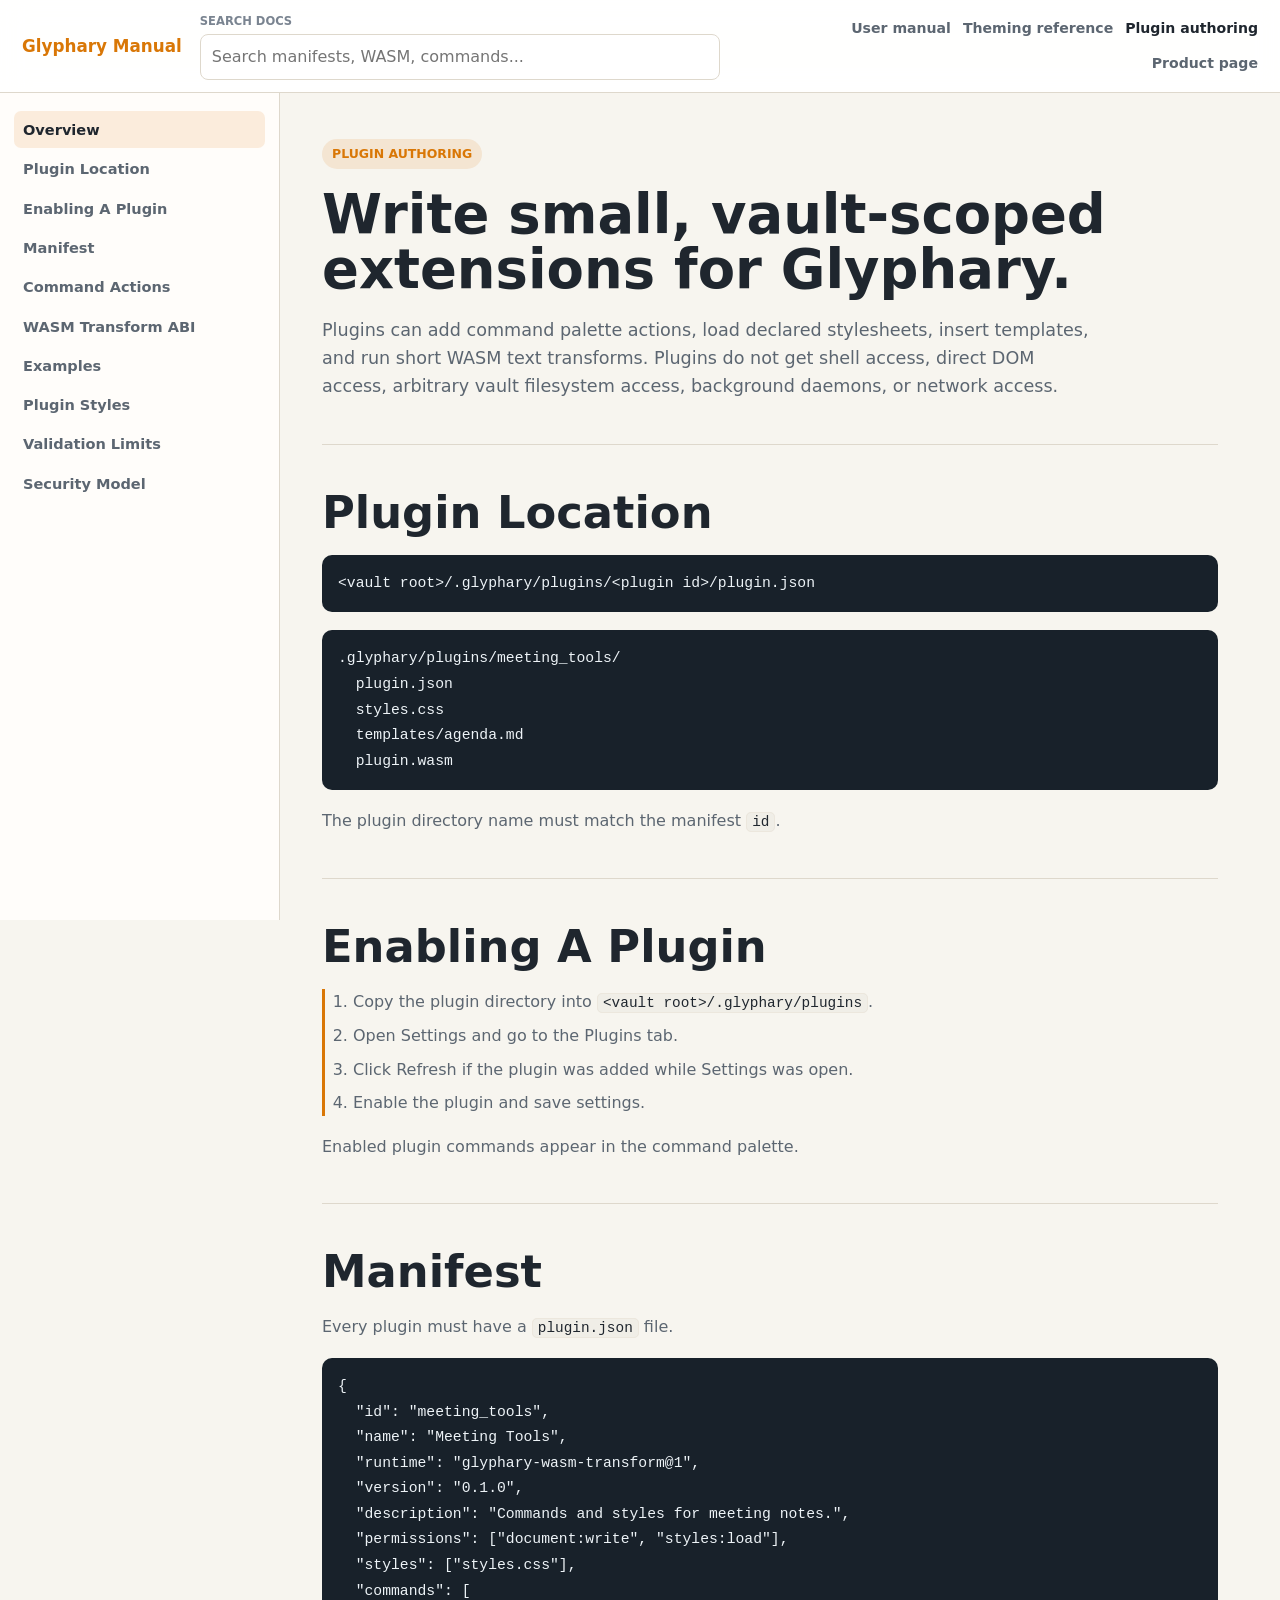
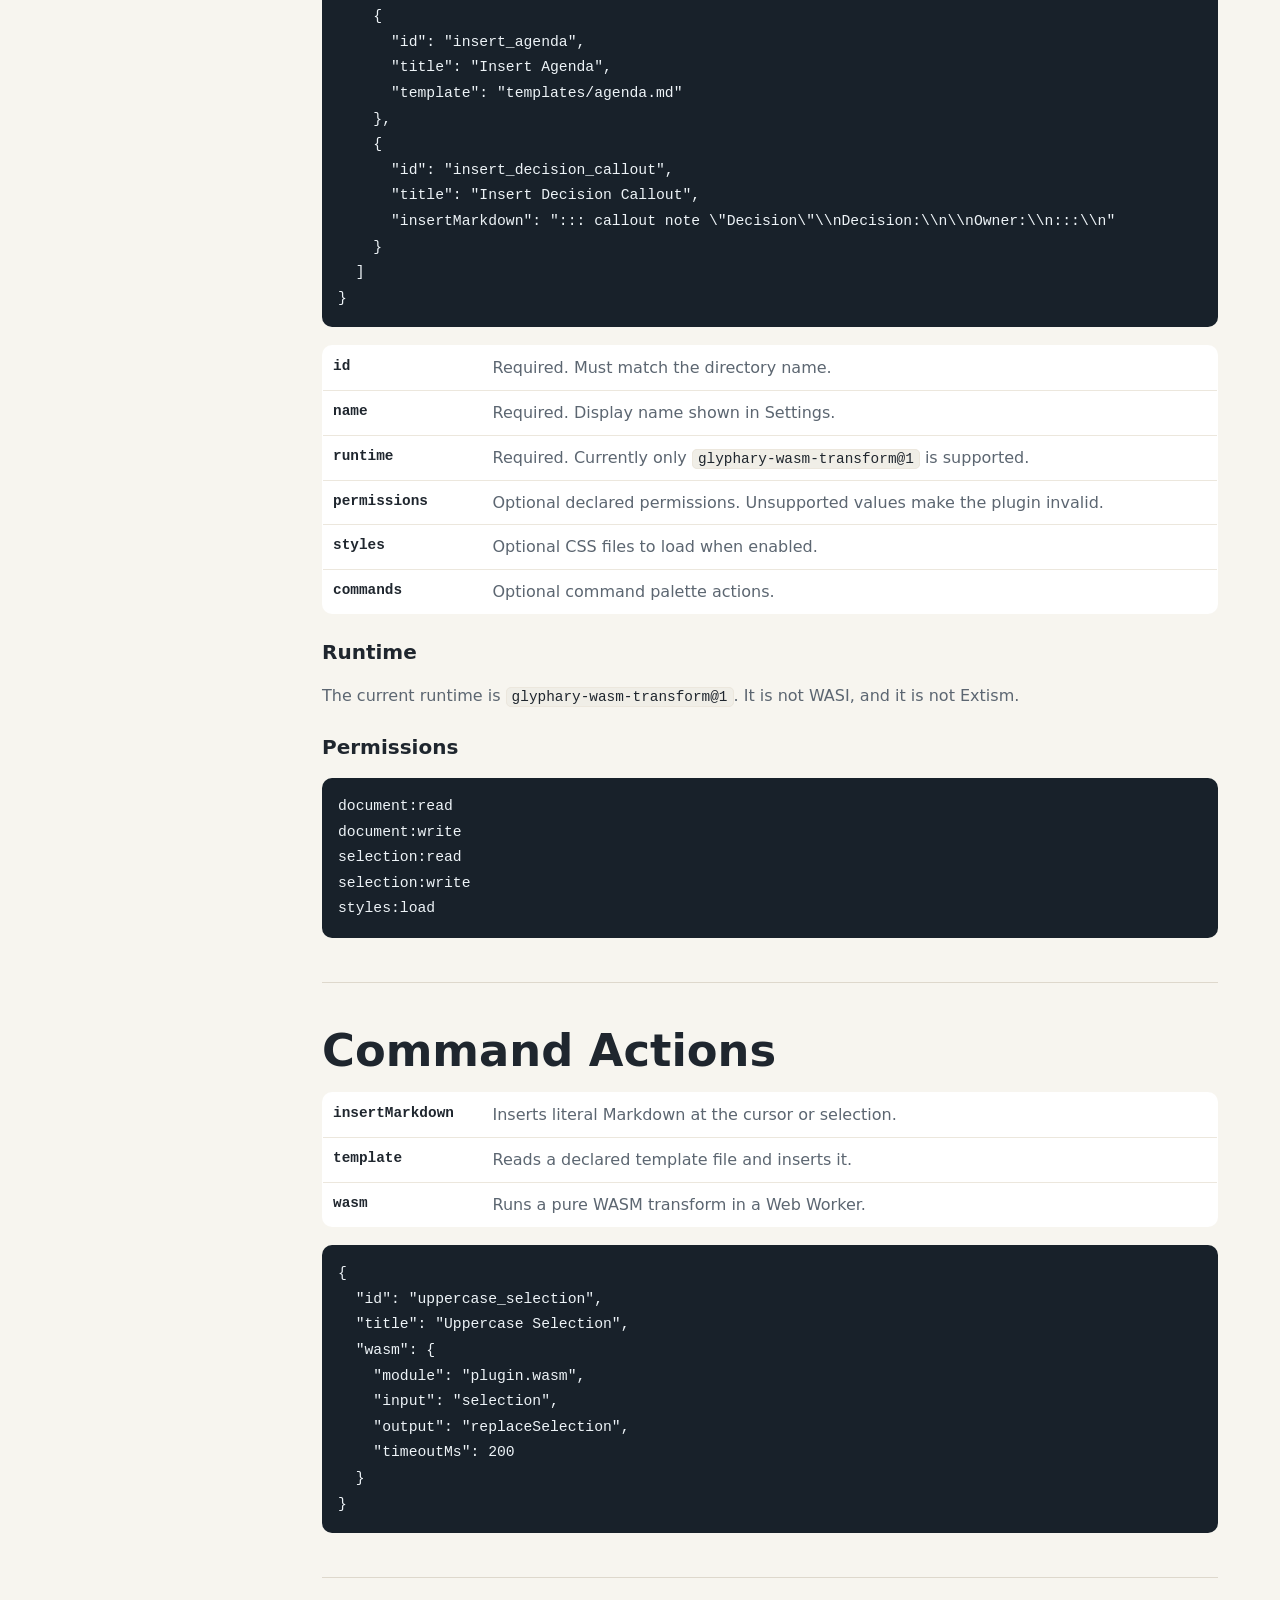
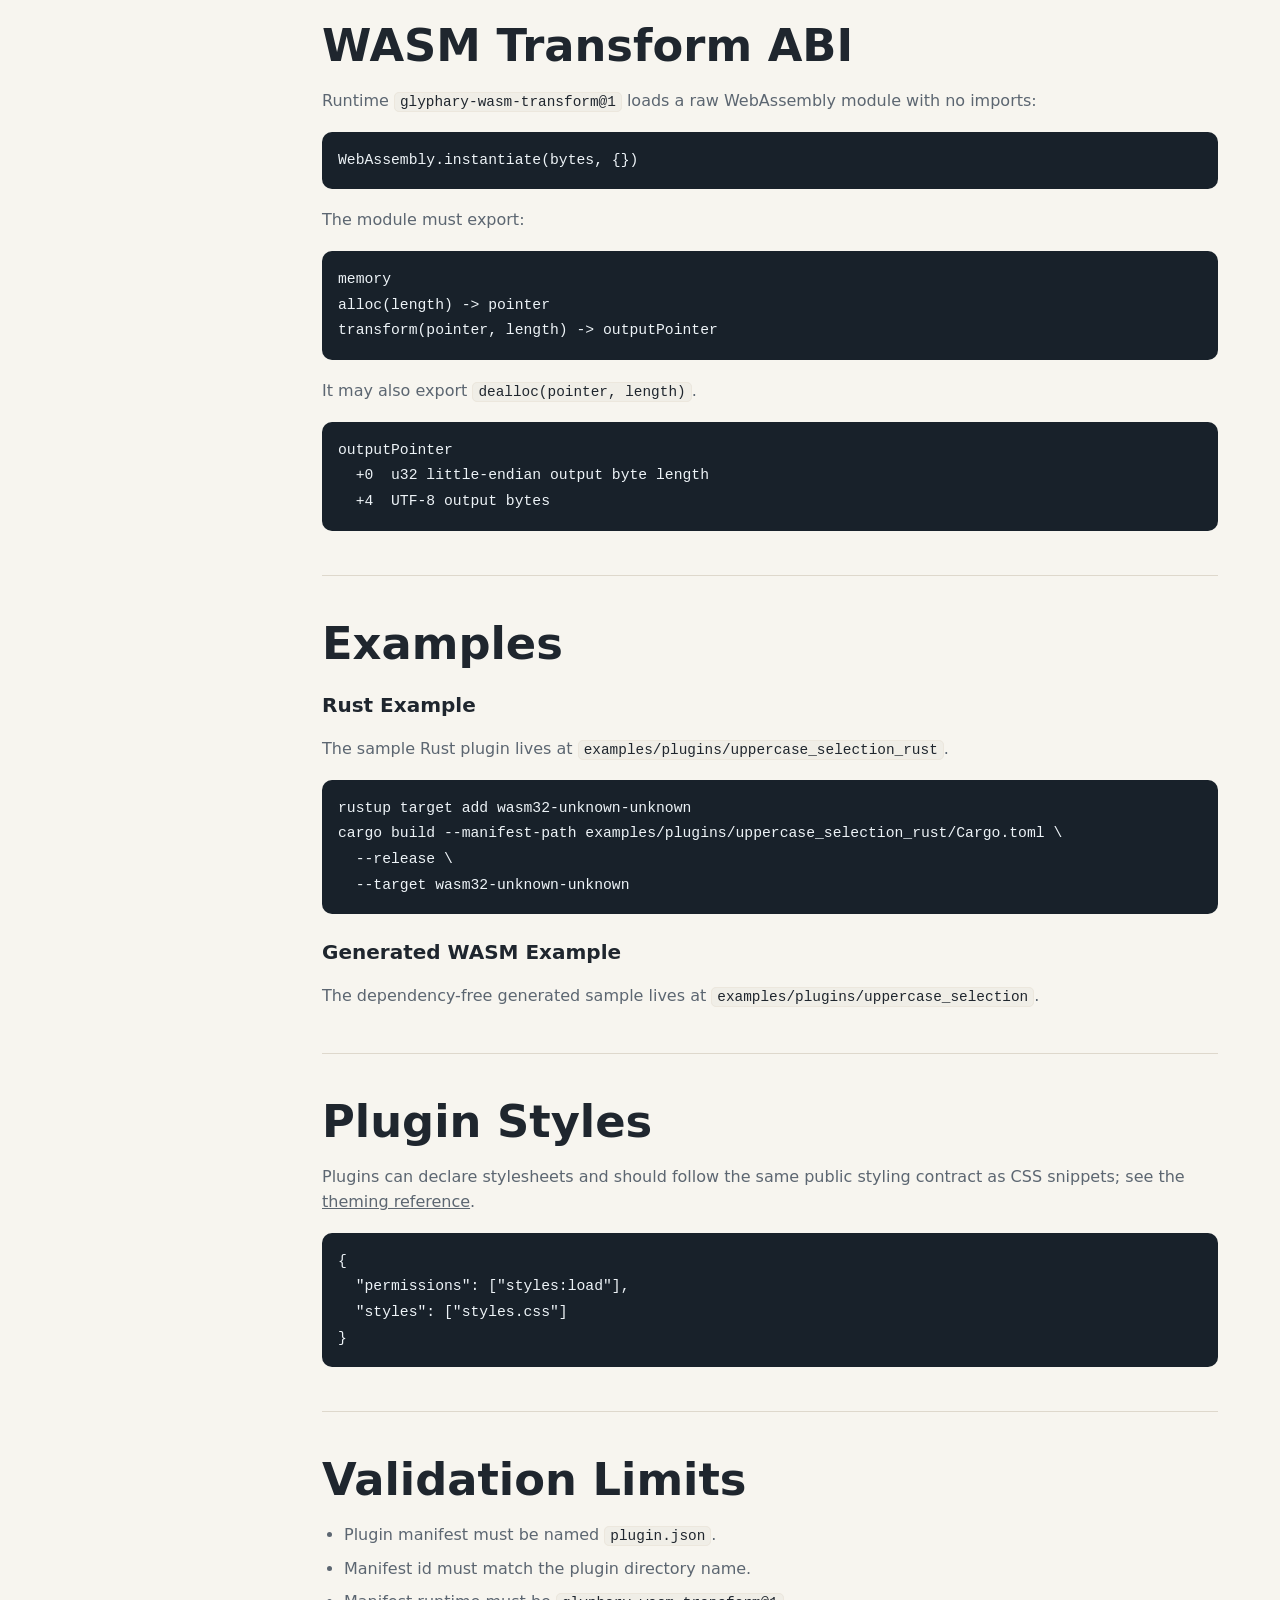
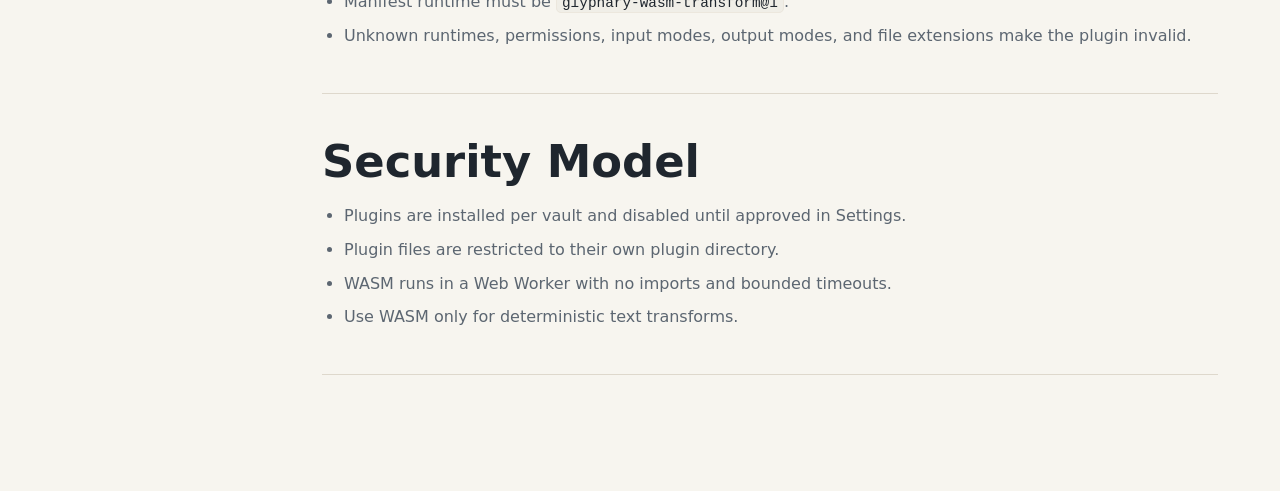
==== commit 2bf0d256: "feat: change home link" ====
--- a/plugins.html
+++ b/plugins.html
@@ -3,10 +3,7 @@
   <head>
     <meta charset="UTF-8" />
     <meta name="viewport" content="width=device-width, initial-scale=1.0" />
-    <meta
-      name="description"
-      content="Glyphary plugin authoring guide: plugin manifests, commands, WASM transform ABI, examples, styles, and security model."
-    />
+    <meta name="description" content="Glyphary plugin authoring guide." />
     <title>Glyphary Plugin Authoring</title>
     <link rel="icon" href="./assets/favicon.svg" type="image/svg+xml" />
     <link rel="stylesheet" href="./styles.css" />
@@ -22,7 +19,7 @@
         <a href="./index.html">User manual</a>
         <a href="./theming.html">Theming reference</a>
         <a class="current" href="./plugins.html">Plugin authoring</a>
-        <a href="../docs-site/glyphary.html">Product page</a>
+        <a href="https://github.com/glyphary/glyphary">Product page</a>
       </nav>
     </header>
 
@@ -48,17 +45,14 @@
           <h1>Write small, vault-scoped extensions for Glyphary.</h1>
           <p class="lead">
             Plugins can add command palette actions, load declared stylesheets, insert templates,
-            and run short WASM text transforms. The current system is intentionally narrow: plugins
-            do not get shell access, direct DOM access, arbitrary vault filesystem access, background
-            daemons, or network access.
+            and run short WASM text transforms. Plugins do not get shell access, direct DOM access,
+            arbitrary vault filesystem access, background daemons, or network access.
           </p>
         </section>
 
         <section id="location" class="doc-section" data-search-text="plugin location glyphary plugins folder plugin json directory id">
           <h2>Plugin Location</h2>
-          <p>Each plugin has its own directory under the current vault:</p>
           <pre><code>&lt;vault root&gt;/.glyphary/plugins/&lt;plugin id&gt;/plugin.json</code></pre>
-          <p>For example:</p>
           <pre><code>.glyphary/plugins/meeting_tools/
   plugin.json
   styles.css
@@ -71,12 +65,9 @@
           <h2>Enabling A Plugin</h2>
           <ol class="task-list">
             <li>Copy the plugin directory into <code>&lt;vault root&gt;/.glyphary/plugins</code>.</li>
-            <li>Open the vault in Glyphary.</li>
-            <li>Open Settings.</li>
-            <li>Go to the Plugins tab.</li>
-            <li>Click Refresh if the plugin was added while Settings was already open.</li>
-            <li>Enable the plugin.</li>
-            <li>Save Settings.</li>
+            <li>Open Settings and go to the Plugins tab.</li>
+            <li>Click Refresh if the plugin was added while Settings was open.</li>
+            <li>Enable the plugin and save settings.</li>
           </ol>
           <p>Enabled plugin commands appear in the command palette.</p>
         </section>
@@ -96,104 +87,44 @@
     {
       "id": "insert_agenda",
       "title": "Insert Agenda",
-      "description": "Insert a meeting agenda template.",
       "template": "templates/agenda.md"
     },
     {
       "id": "insert_decision_callout",
       "title": "Insert Decision Callout",
       "insertMarkdown": "::: callout note \"Decision\"\\nDecision:\\n\\nOwner:\\n:::\\n"
-    },
-    {
-      "id": "uppercase_selection",
-      "title": "Uppercase Selection",
-      "description": "Uppercase the current selection in a Web Worker.",
-      "wasm": {
-        "module": "plugin.wasm",
-        "input": "selection",
-        "output": "replaceSelection",
-        "timeoutMs": 200
-      }
     }
   ]
 }</code></pre>
-
-          <h3>Top-Level Fields</h3>
           <table class="reference-table">
             <tbody>
-              <tr><th>id</th><td>Required. Plugin id. Must match the directory name.</td></tr>
+              <tr><th>id</th><td>Required. Must match the directory name.</td></tr>
               <tr><th>name</th><td>Required. Display name shown in Settings.</td></tr>
               <tr><th>runtime</th><td>Required. Currently only <code>glyphary-wasm-transform@1</code> is supported.</td></tr>
-              <tr><th>version</th><td>Optional plugin version string.</td></tr>
-              <tr><th>description</th><td>Optional short description shown in Settings.</td></tr>
               <tr><th>permissions</th><td>Optional declared permissions. Unsupported values make the plugin invalid.</td></tr>
-              <tr><th>styles</th><td>Optional declared CSS files loaded when the plugin is enabled.</td></tr>
-              <tr><th>commands</th><td>Optional command palette actions contributed by the plugin.</td></tr>
+              <tr><th>styles</th><td>Optional CSS files to load when enabled.</td></tr>
+              <tr><th>commands</th><td>Optional command palette actions.</td></tr>
             </tbody>
           </table>
-
-          <h3>Id Rules</h3>
-          <ul>
-            <li>Plugin ids and command ids may use only ASCII letters, ASCII numbers, dash, or underscore.</li>
-            <li>Ids must be 1-80 characters.</li>
-            <li>Avoid spaces and path separators.</li>
-          </ul>
-          <pre><code>meeting_tools
-daily-notes
-uppercase_selection</code></pre>
-
           <h3>Runtime</h3>
-          <p>
-            The current runtime is <code>glyphary-wasm-transform@1</code>. It identifies Glyphary's raw
-            WASM transform ABI. It is not WASI, and it is not Extism. Runtime versioning is separate
-            from the plugin package version.
-          </p>
-
+          <p>The current runtime is <code>glyphary-wasm-transform@1</code>. It is not WASI, and it is not Extism.</p>
           <h3>Permissions</h3>
           <pre><code>document:read
 document:write
 selection:read
 selection:write
 styles:load</code></pre>
-          <p>Permissions are currently declarative and validation-oriented. They communicate intent and prevent unknown capabilities from being silently accepted.</p>
-
-          <h3>Declared File Paths</h3>
-          <p>Manifest paths must be relative to the plugin directory, normalized, and unable to escape the plugin directory.</p>
-          <table class="reference-table">
-            <tbody>
-              <tr><th>styles</th><td><code>.css</code></td></tr>
-              <tr><th>template</th><td><code>.md</code>, <code>.markdown</code>, <code>.txt</code></td></tr>
-              <tr><th>wasm.module</th><td><code>.wasm</code></td></tr>
-            </tbody>
-          </table>
         </section>
 
         <section id="commands" class="doc-section" data-search-text="command actions insert markdown template wasm selection document output">
           <h2>Command Actions</h2>
-          <p>Each command must have an <code>id</code>, a <code>title</code>, and at least one action.</p>
           <table class="reference-table">
             <tbody>
-              <tr><th>insertMarkdown</th><td>Inserts literal Markdown at the current cursor or selection.</td></tr>
-              <tr><th>template</th><td>Reads a declared template file and inserts it at the current cursor or selection.</td></tr>
+              <tr><th>insertMarkdown</th><td>Inserts literal Markdown at the cursor or selection.</td></tr>
+              <tr><th>template</th><td>Reads a declared template file and inserts it.</td></tr>
               <tr><th>wasm</th><td>Runs a pure WASM transform in a Web Worker.</td></tr>
             </tbody>
           </table>
-
-          <h3>Insert Literal Markdown</h3>
-          <pre><code>{
-  "id": "insert_status_callout",
-  "title": "Insert Status Callout",
-  "insertMarkdown": "::: callout info \"Status\"\\n\\n:::\\n"
-}</code></pre>
-
-          <h3>Insert A Template</h3>
-          <pre><code>{
-  "id": "insert_retro",
-  "title": "Insert Retro Template",
-  "template": "templates/retro.md"
-}</code></pre>
-
-          <h3>Run A WASM Transform</h3>
           <pre><code>{
   "id": "uppercase_selection",
   "title": "Uppercase Selection",
@@ -204,11 +135,6 @@
     "timeoutMs": 200
   }
 }</code></pre>
-          <p>
-            Supported input values are <code>selection</code> and <code>document</code>. Supported outputs
-            are <code>replaceSelection</code>, <code>insertAtCursor</code>, and <code>replaceDocument</code>.
-            <code>timeoutMs</code> is clamped between 50 and 2000 milliseconds.
-          </p>
         </section>
 
         <section id="wasm" class="doc-section" data-search-text="wasm transform abi memory alloc dealloc imports worker utf8 output pointer">
@@ -219,25 +145,10 @@
           <pre><code>memory
 alloc(length) -&gt; pointer
 transform(pointer, length) -&gt; outputPointer</code></pre>
-          <p>It may also export:</p>
-          <pre><code>dealloc(pointer, length)</code></pre>
-          <h3>Input</h3>
-          <ul>
-            <li>Glyphary encodes the selected input as UTF-8.</li>
-            <li>Glyphary calls <code>alloc(inputLength)</code>.</li>
-            <li>Glyphary copies the UTF-8 bytes into exported <code>memory</code> at the returned pointer.</li>
-            <li>Glyphary calls <code>transform(inputPointer, inputLength)</code>.</li>
-          </ul>
-          <h3>Output</h3>
-          <ul>
-            <li><code>transform</code> returns a pointer into exported <code>memory</code>.</li>
-            <li>That pointer must point to a little-endian <code>u32</code> output byte length.</li>
-            <li>The UTF-8 output bytes must start immediately after that 4-byte length.</li>
-          </ul>
+          <p>It may also export <code>dealloc(pointer, length)</code>.</p>
           <pre><code>outputPointer
   +0  u32 little-endian output byte length
   +4  UTF-8 output bytes</code></pre>
-          <p>After decoding the output, Glyphary calls <code>dealloc</code> for the input and output buffers if the export exists.</p>
         </section>
 
         <section id="examples" class="doc-section" data-search-text="examples rust generated wasm uppercase selection install build">
@@ -247,34 +158,18 @@
           <pre><code>rustup target add wasm32-unknown-unknown
 cargo build --manifest-path examples/plugins/uppercase_selection_rust/Cargo.toml \
   --release \
-  --target wasm32-unknown-unknown
-cp examples/plugins/uppercase_selection_rust/target/wasm32-unknown-unknown/release/glyphary_uppercase_selection_plugin.wasm \
-  examples/plugins/uppercase_selection_rust/plugin.wasm</code></pre>
-          <p>The Rust sample exports the raw ABI directly and uses a small bump allocator.</p>
-
+  --target wasm32-unknown-unknown</code></pre>
           <h3>Generated WASM Example</h3>
           <p>The dependency-free generated sample lives at <code>examples/plugins/uppercase_selection</code>.</p>
-          <pre><code>node examples/plugins/uppercase_selection/build-wasm.mjs</code></pre>
-
-          <h3>Install Either Example</h3>
-          <pre><code>mkdir -p /path/to/vault/.glyphary/plugins
-cp -R examples/plugins/uppercase_selection /path/to/vault/.glyphary/plugins/</code></pre>
         </section>
 
         <section id="styles" class="doc-section" data-search-text="plugin styles css stylesheets theme snippets metadata">
           <h2>Plugin Styles</h2>
-          <p>Plugins can declare stylesheets:</p>
+          <p>Plugins can declare stylesheets and should follow the same public styling contract as CSS snippets; see the <a href="./theming.html">theming reference</a>.</p>
           <pre><code>{
   "permissions": ["styles:load"],
   "styles": ["styles.css"]
 }</code></pre>
-          <p>
-            Glyphary loads declared styles only when the plugin is enabled. Styles are injected after
-            built-in styles. Plugin styles should follow the same public styling contract as CSS snippets;
-            see the <a href="./theming.html">theming reference</a>.
-          </p>
-          <pre><code>&lt;style data-glyphary-plugin="plugin_id" data-glyphary-plugin-style="styles.css"&gt;</code></pre>
-          <p>That marker is for inspection and debugging. Do not rely on it as the primary way to style editor content.</p>
         </section>
 
         <section id="limits" class="doc-section" data-search-text="validation limits invalid runtime permissions manifest path extensions">
@@ -283,40 +178,17 @@
             <li>Plugin manifest must be named <code>plugin.json</code>.</li>
             <li>Manifest id must match the plugin directory name.</li>
             <li>Manifest runtime must be <code>glyphary-wasm-transform@1</code>.</li>
-            <li>Plugin id and command ids must be 1-80 characters.</li>
-            <li>Plugin name must be 1-96 characters.</li>
-            <li>Plugin description is truncated to 240 characters.</li>
-            <li>Command descriptions are truncated to 180 characters.</li>
-            <li>Plugin version is truncated to 40 characters.</li>
-            <li>A plugin may declare at most 8 stylesheets.</li>
-            <li>Glyphary reads at most 32 commands from a manifest.</li>
-            <li>Manifest file paths must be 1-180 characters after normalization.</li>
             <li>Unknown runtimes, permissions, input modes, output modes, and file extensions make the plugin invalid.</li>
           </ul>
-          <p>Invalid plugins are shown as catalog errors in Settings. If an older plugin shows a missing runtime error, add this top-level field:</p>
-          <pre><code>"runtime": "glyphary-wasm-transform@1"</code></pre>
         </section>
 
         <section id="security" class="doc-section" data-search-text="security model sandbox worker no imports no shell no filesystem recommendations">
           <h2>Security Model</h2>
           <ul>
-            <li>Plugins are installed per vault.</li>
-            <li>Plugins are disabled until approved in Settings.</li>
+            <li>Plugins are installed per vault and disabled until approved in Settings.</li>
             <li>Plugin files are restricted to their own plugin directory.</li>
-            <li>Plugin styles and assets must be declared in the manifest.</li>
-            <li>WASM runs in a Web Worker with no imports.</li>
-            <li>WASM commands receive only the selected input mode.</li>
-            <li>WASM commands have bounded timeouts.</li>
-          </ul>
-          <h3>Practical Recommendations</h3>
-          <ul>
-            <li>Use <code>insertMarkdown</code> for tiny fixed snippets.</li>
-            <li>Use <code>template</code> for larger Markdown insertions.</li>
+            <li>WASM runs in a Web Worker with no imports and bounded timeouts.</li>
             <li>Use WASM only for deterministic text transforms.</li>
-            <li>Keep WASM transforms small and fast.</li>
-            <li>Prefer <code>selection</code> input and <code>replaceSelection</code> output unless a command truly needs the whole document.</li>
-            <li>Keep plugin styles scoped to documented editor selectors.</li>
-            <li>Include a short README in each plugin directory so users know what commands are added and what permissions mean.</li>
           </ul>
         </section>
       </main>
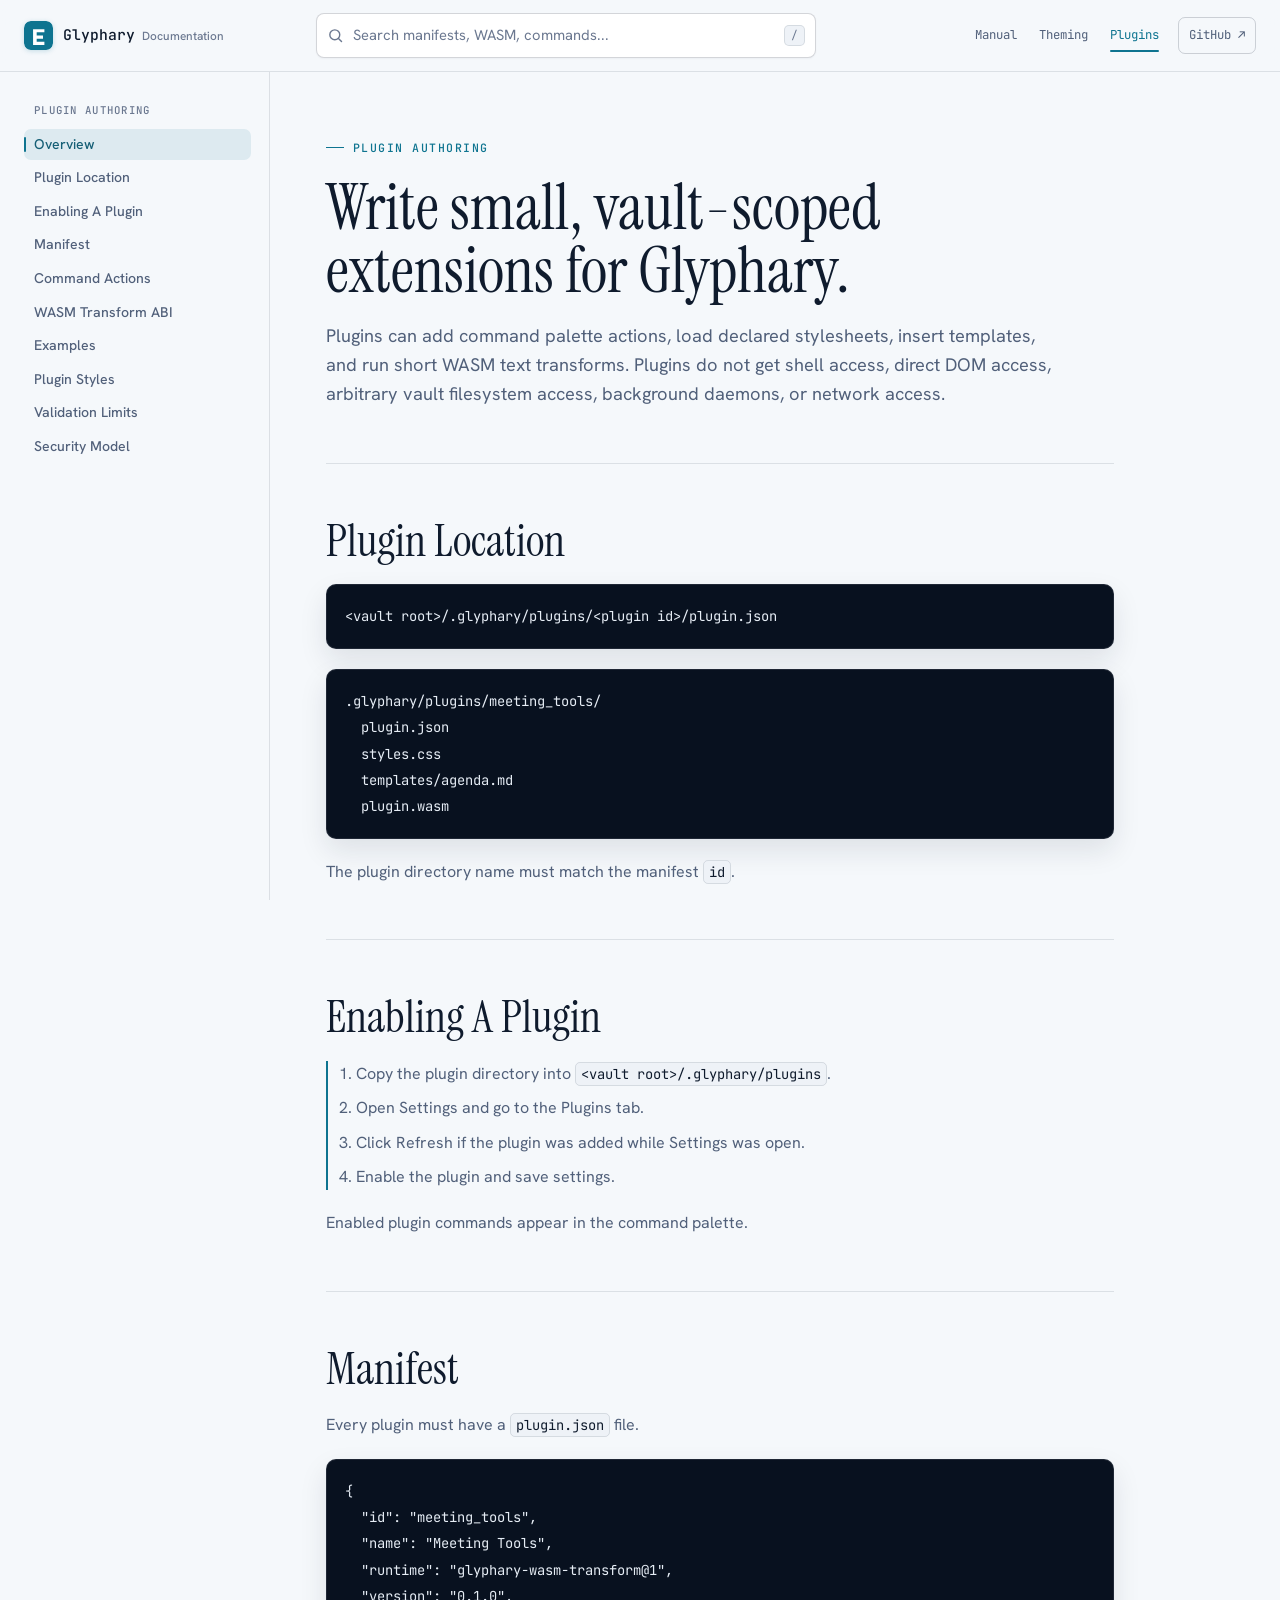
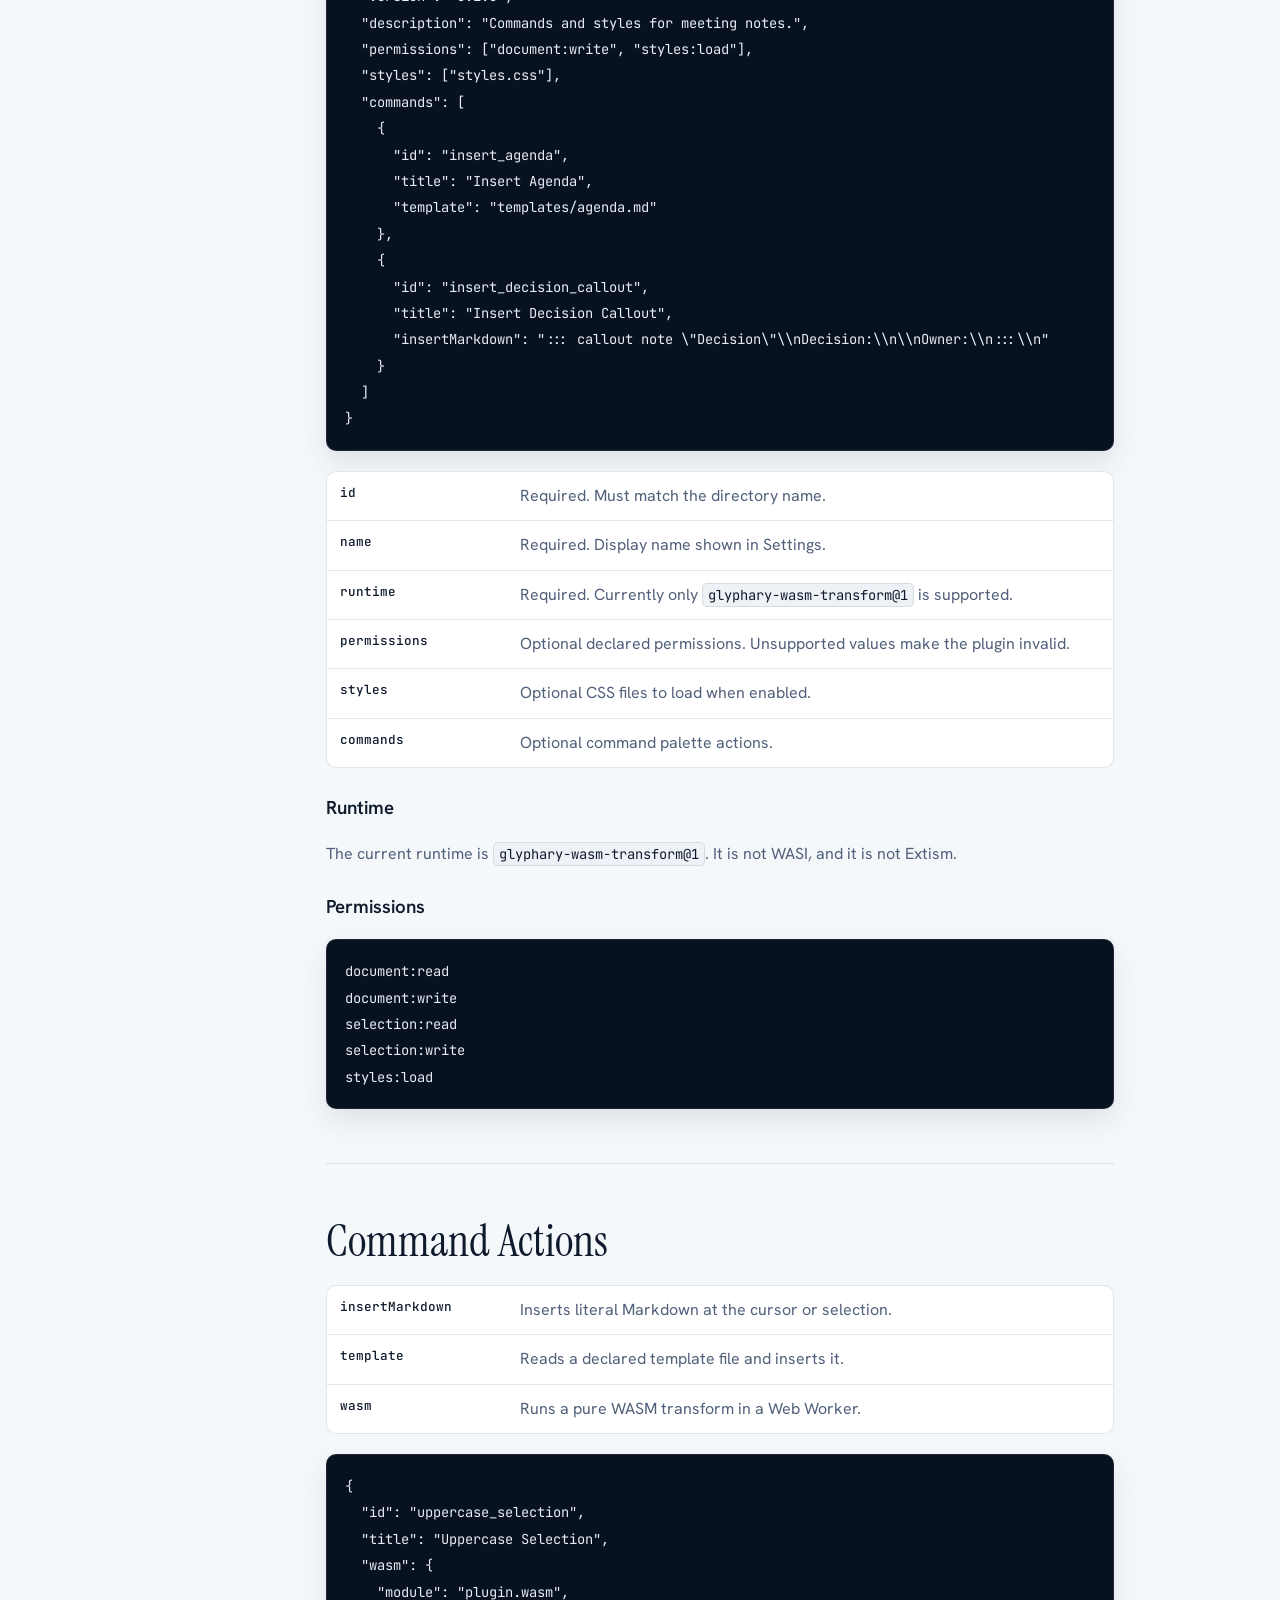
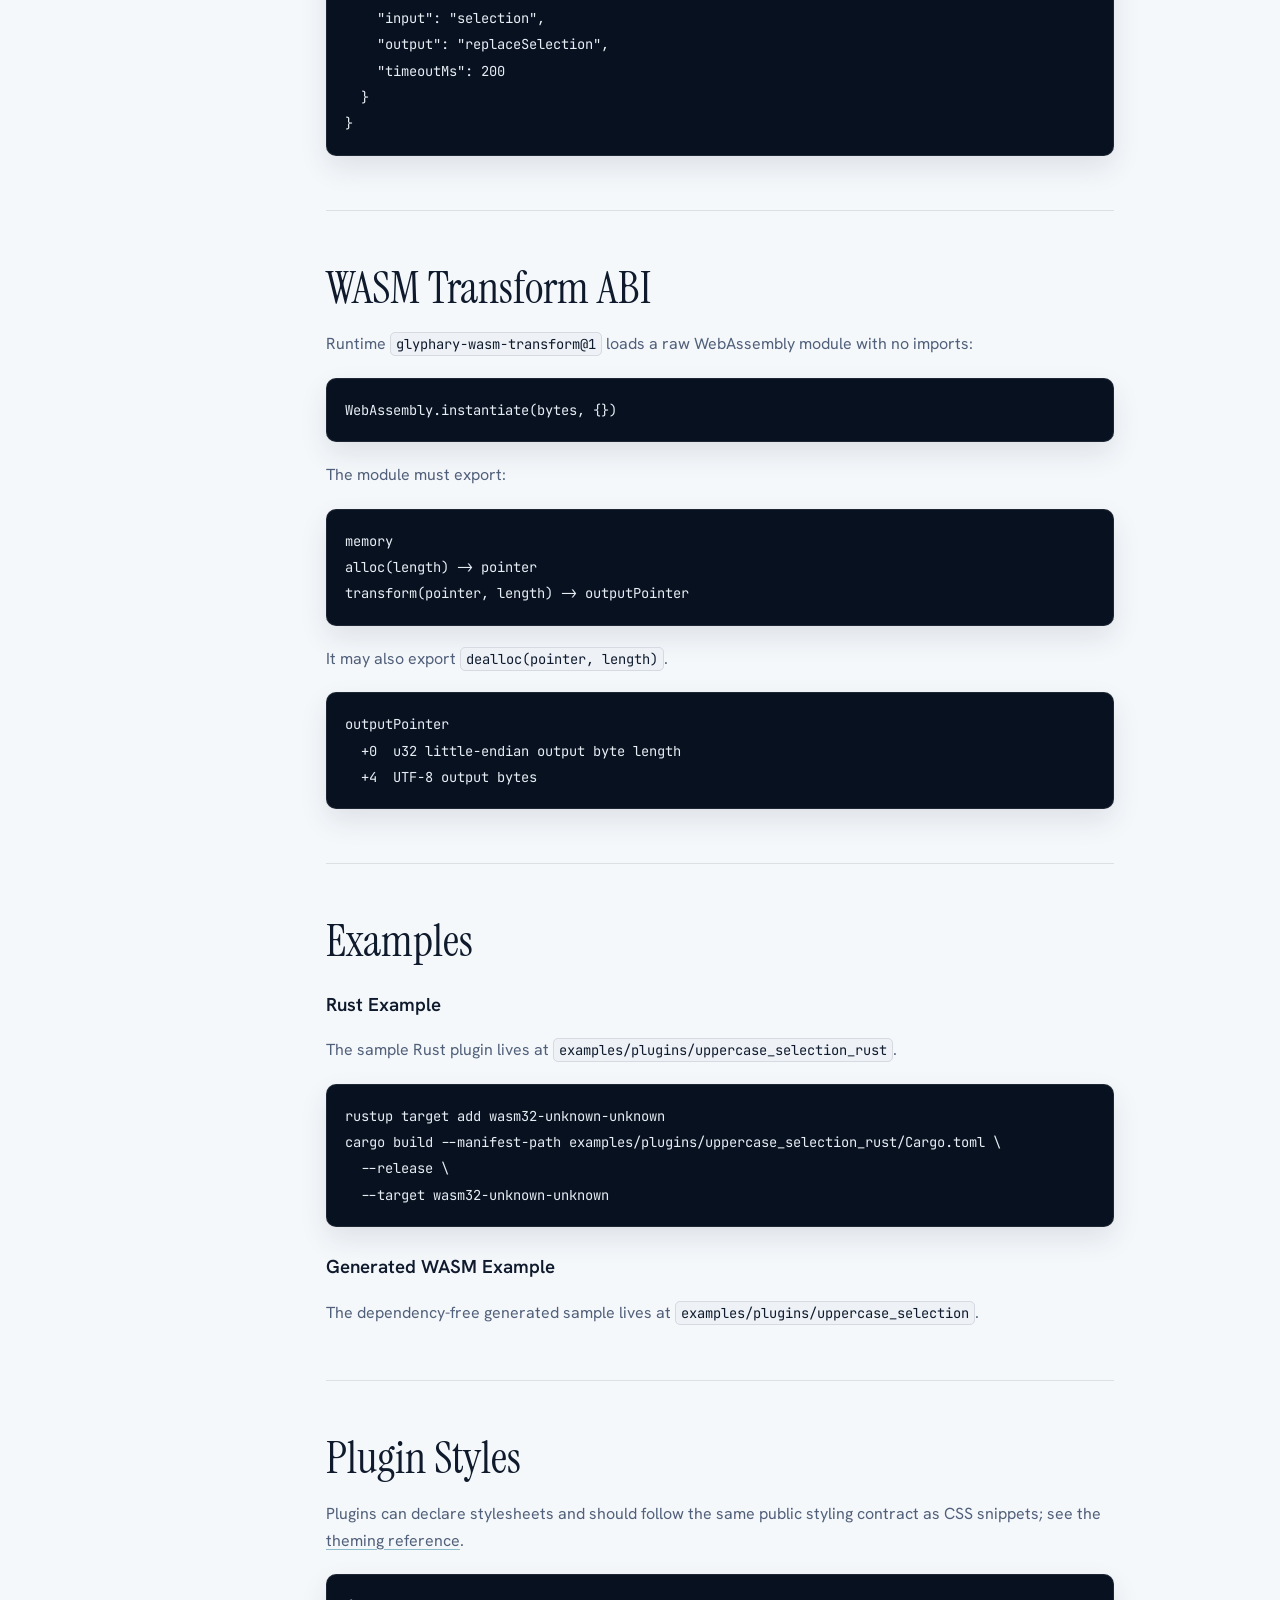
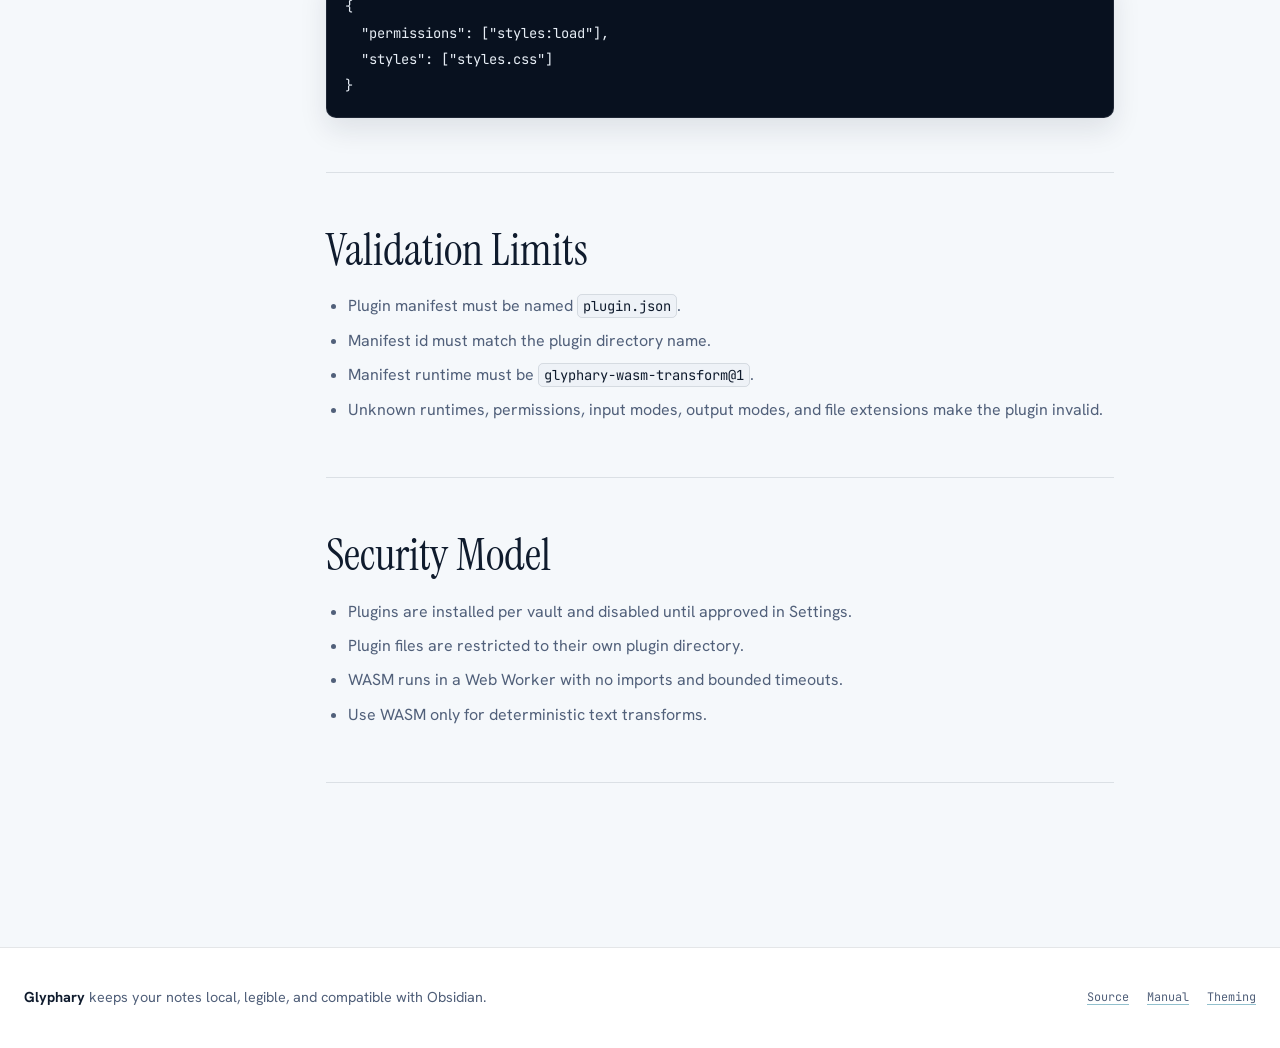
==== commit 2a3a6e22: "updated for beta.5" ====
--- a/plugins.html
+++ b/plugins.html
@@ -6,36 +6,64 @@
     <meta name="description" content="Glyphary plugin authoring guide." />
     <title>Glyphary Plugin Authoring</title>
     <link rel="icon" href="./assets/favicon.svg" type="image/svg+xml" />
+    <link rel="preconnect" href="https://fonts.googleapis.com" />
+    <link rel="preconnect" href="https://fonts.gstatic.com" crossorigin />
+    <link
+      href="https://fonts.googleapis.com/css2?family=Hanken+Grotesk:wght@400;500;600;700&amp;family=Instrument+Serif:ital@0;1&amp;family=JetBrains+Mono:wght@400;500&amp;display=swap"
+      rel="stylesheet"
+    />
     <link rel="stylesheet" href="./styles.css" />
   </head>
   <body>
+    <a class="skip-link" href="#overview">Skip to documentation</a>
     <header class="manual-topbar">
-      <a class="manual-brand" href="./index.html">Glyphary Manual</a>
+      <a class="manual-brand" href="./index.html" aria-label="Glyphary documentation home">
+        <img src="./assets/favicon.svg" alt="" />
+        <span>Glyphary <small>Documentation</small></span>
+      </a>
+      <button class="sidebar-toggle" type="button" aria-label="Open contents" aria-expanded="false" aria-controls="manual-sidebar">
+        <svg width="20" height="20" viewBox="0 0 24 24" fill="none" aria-hidden="true">
+          <path d="M4 7h16M4 12h16M4 17h16" stroke="currentColor" stroke-width="2" stroke-linecap="round" />
+        </svg>
+      </button>
       <label class="manual-search">
-        <span>Search docs</span>
+        <svg width="17" height="17" viewBox="0 0 24 24" fill="none" aria-hidden="true">
+          <circle cx="11" cy="11" r="7" stroke="currentColor" stroke-width="2" />
+          <path d="m16.5 16.5 4 4" stroke="currentColor" stroke-width="2" stroke-linecap="round" />
+        </svg>
+        <span class="sr-only">Search docs</span>
         <input id="manual-search" type="search" placeholder="Search manifests, WASM, commands..." />
+        <kbd>/</kbd>
       </label>
       <nav class="manual-toplinks" aria-label="Related documentation">
-        <a href="./index.html">User manual</a>
-        <a href="./theming.html">Theming reference</a>
-        <a class="current" href="./plugins.html">Plugin authoring</a>
-        <a href="https://github.com/glyphary/glyphary">Product page</a>
+        <a href="./index.html">Manual</a>
+        <a href="./theming.html">Theming</a>
+        <a class="current" href="./plugins.html">Plugins</a>
+        <a class="external-link" href="https://github.com/glyphary/glyphary">GitHub <span aria-hidden="true">&#8599;</span></a>
       </nav>
     </header>
 
     <div class="manual-shell">
-      <aside class="manual-sidebar" aria-label="Plugin authoring table of contents">
+      <aside id="manual-sidebar" class="manual-sidebar" aria-label="Plugin authoring table of contents">
         <nav>
-          <a href="#overview">Overview</a>
-          <a href="#location">Plugin Location</a>
-          <a href="#enable">Enabling A Plugin</a>
-          <a href="#manifest">Manifest</a>
-          <a href="#commands">Command Actions</a>
-          <a href="#wasm">WASM Transform ABI</a>
-          <a href="#examples">Examples</a>
-          <a href="#styles">Plugin Styles</a>
-          <a href="#limits">Validation Limits</a>
-          <a href="#security">Security Model</a>
+          <div class="sidebar-pages" aria-label="Documentation pages">
+            <a href="./index.html">User manual</a>
+            <a href="./theming.html">Theming reference</a>
+            <a class="current" href="./plugins.html">Plugin authoring</a>
+          </div>
+          <div class="sidebar-group">
+            <p>Plugin authoring</p>
+            <a href="#overview">Overview</a>
+            <a href="#location">Plugin Location</a>
+            <a href="#enable">Enabling A Plugin</a>
+            <a href="#manifest">Manifest</a>
+            <a href="#commands">Command Actions</a>
+            <a href="#wasm">WASM Transform ABI</a>
+            <a href="#examples">Examples</a>
+            <a href="#styles">Plugin Styles</a>
+            <a href="#limits">Validation Limits</a>
+            <a href="#security">Security Model</a>
+          </div>
         </nav>
       </aside>
 
@@ -194,6 +222,15 @@
       </main>
     </div>
 
+    <footer class="manual-footer">
+      <p><strong>Glyphary</strong> keeps your notes local, legible, and compatible with Obsidian.</p>
+      <nav aria-label="Footer navigation">
+        <a href="https://github.com/glyphary/glyphary">Source</a>
+        <a href="./index.html">Manual</a>
+        <a href="./theming.html">Theming</a>
+      </nav>
+    </footer>
+
     <script src="./script.js"></script>
   </body>
 </html>
--- a/styles.css
+++ b/styles.css
@@ -1,21 +1,25 @@
 :root {
   color-scheme: light;
-  --manual-bg: #f7f5ef;
+  --manual-bg: #f5f8fb;
   --manual-surface: #ffffff;
-  --manual-surface-muted: #f0eee7;
-  --manual-text: #1f262e;
-  --manual-muted: #5c6671;
-  --manual-soft: #7a8490;
-  --manual-border: #ded8cc;
-  --manual-border-soft: #ece7dd;
-  --manual-accent: #d97706;
-  --manual-accent-soft: rgba(217, 119, 6, 0.12);
-  --manual-code-bg: #18212a;
-  --manual-code-text: #edf3f7;
+  --manual-surface-muted: #eef2f7;
+  --manual-text: #0f1b2d;
+  --manual-muted: #51607a;
+  --manual-soft: #6b7890;
+  --manual-border: rgba(15, 27, 45, 0.11);
+  --manual-border-strong: rgba(15, 27, 45, 0.18);
+  --manual-accent: #0e7490;
+  --manual-accent-dark: #155e75;
+  --manual-accent-soft: rgba(14, 116, 144, 0.1);
+  --manual-code-bg: #08111f;
+  --manual-code-text: #e6edf5;
   --manual-radius: 10px;
-  --manual-sidebar-width: 280px;
-  font-family:
-    Inter, ui-sans-serif, system-ui, -apple-system, BlinkMacSystemFont, "Segoe UI", sans-serif;
+  --manual-sidebar-width: 270px;
+  --manual-topbar-height: 72px;
+  --manual-content-width: 900px;
+  --manual-font-display: "Instrument Serif", Georgia, "Times New Roman", serif;
+  --manual-font-body: "Hanken Grotesk", -apple-system, BlinkMacSystemFont, "Segoe UI", sans-serif;
+  --manual-font-mono: "JetBrains Mono", "SF Mono", Monaco, Consolas, monospace;
 }
 
 * {
@@ -24,6 +28,7 @@
 
 html {
   scroll-behavior: smooth;
+  scroll-padding-top: calc(var(--manual-topbar-height) + 24px);
 }
 
 body {
@@ -31,143 +36,345 @@
   margin: 0;
   background: var(--manual-bg);
   color: var(--manual-text);
-  line-height: 1.6;
+  font-family: var(--manual-font-body);
+  font-size: 16px;
+  line-height: 1.65;
+  -webkit-font-smoothing: antialiased;
+  text-rendering: optimizeLegibility;
+}
+
+body.nav-open {
+  overflow: hidden;
 }
 
 a {
   color: inherit;
+  text-decoration-color: rgba(14, 116, 144, 0.45);
+  text-underline-offset: 3px;
+}
+
+a:hover {
+  text-decoration-color: var(--manual-accent);
 }
 
 code,
 pre,
 kbd {
-  font-family: "SF Mono", SFMono-Regular, Consolas, "Liberation Mono", monospace;
+  font-family: var(--manual-font-mono);
+}
+
+::selection {
+  background: rgba(14, 116, 144, 0.18);
+  color: var(--manual-text);
+}
+
+:focus-visible {
+  outline: 2px solid var(--manual-accent);
+  outline-offset: 3px;
+}
+
+.sr-only {
+  position: absolute;
+  width: 1px;
+  height: 1px;
+  padding: 0;
+  margin: -1px;
+  overflow: hidden;
+  clip: rect(0, 0, 0, 0);
+  white-space: nowrap;
+  border: 0;
+}
+
+.skip-link {
+  position: fixed;
+  top: -60px;
+  left: 18px;
+  z-index: 100;
+  border-radius: 7px;
+  background: var(--manual-accent);
+  color: #fff;
+  font-family: var(--manual-font-mono);
+  font-size: 0.78rem;
+  padding: 9px 14px;
+  transition: top 0.18s ease;
+}
+
+.skip-link:focus {
+  top: 12px;
 }
 
 .manual-topbar {
   position: sticky;
   top: 0;
-  z-index: 20;
-  display: grid;
-  grid-template-columns: auto minmax(260px, 520px) auto;
-  gap: 18px;
+  z-index: 50;
+  display: grid;
+  grid-template-columns: 270px minmax(260px, 500px) minmax(300px, 1fr);
+  gap: 22px;
   align-items: center;
+  min-height: var(--manual-topbar-height);
   border-bottom: 1px solid var(--manual-border);
-  background: rgba(255, 255, 255, 0.94);
-  backdrop-filter: blur(14px);
-  padding: 12px 22px;
+  background: rgba(245, 248, 251, 0.92);
+  backdrop-filter: saturate(120%) blur(14px);
+  padding: 10px max(24px, calc((100vw - 1440px) / 2 + 24px));
 }
 
 .manual-brand {
-  color: var(--manual-accent);
-  font-size: 1.05rem;
-  font-weight: 800;
+  display: inline-flex;
+  width: fit-content;
+  align-items: center;
+  gap: 10px;
+  color: var(--manual-text);
+  font-family: var(--manual-font-mono);
+  font-size: 0.92rem;
+  font-weight: 500;
   text-decoration: none;
 }
 
+.manual-brand img {
+  width: 29px;
+  height: 29px;
+  border-radius: 7px;
+  box-shadow: 0 1px 5px rgba(14, 116, 144, 0.22);
+}
+
+.manual-brand span {
+  display: flex;
+  align-items: baseline;
+  gap: 7px;
+}
+
+.manual-brand small {
+  color: var(--manual-soft);
+  font-family: var(--manual-font-body);
+  font-size: 0.74rem;
+  font-weight: 500;
+}
+
 .manual-search {
   display: grid;
-  gap: 4px;
-}
-
-.manual-search span {
+  grid-template-columns: auto minmax(0, 1fr) auto;
+  align-items: center;
+  gap: 9px;
+  min-width: 0;
+  border: 1px solid var(--manual-border-strong);
+  border-radius: 8px;
+  background: var(--manual-surface);
   color: var(--manual-soft);
-  font-size: 0.72rem;
-  font-weight: 800;
-  text-transform: uppercase;
+  padding: 0 10px;
+  box-shadow: 0 1px 2px rgba(15, 27, 45, 0.04);
+  transition: border-color 0.18s ease, box-shadow 0.18s ease;
+}
+
+.manual-search:focus-within {
+  border-color: rgba(14, 116, 144, 0.55);
+  box-shadow: 0 0 0 3px var(--manual-accent-soft);
+}
+
+.manual-search svg {
+  flex: none;
 }
 
 .manual-search input {
+  min-width: 0;
   width: 100%;
+  border: 0;
+  outline: 0;
+  background: transparent;
+  color: var(--manual-text);
+  font: inherit;
+  font-size: 0.92rem;
+  padding: 9px 0;
+}
+
+.manual-search input::placeholder {
+  color: var(--manual-soft);
+}
+
+.manual-search kbd {
   border: 1px solid var(--manual-border);
-  border-radius: 8px;
-  background: #fff;
-  color: var(--manual-text);
-  font: inherit;
-  padding: 9px 11px;
+  border-radius: 5px;
+  background: var(--manual-surface-muted);
+  color: var(--manual-soft);
+  font-size: 0.7rem;
+  line-height: 1;
+  padding: 4px 6px;
 }
 
 .manual-toplinks {
   display: flex;
   justify-content: flex-end;
-  flex-wrap: wrap;
-  gap: 12px;
+  align-items: center;
+  gap: 2px;
+  min-width: 0;
+}
+
+.manual-toplinks a {
+  position: relative;
+  border-radius: 7px;
+  color: var(--manual-muted);
+  font-family: var(--manual-font-mono);
+  font-size: 0.77rem;
+  padding: 7px 10px;
+  text-decoration: none;
+  white-space: nowrap;
+  transition: background-color 0.18s ease, color 0.18s ease;
+}
+
+.manual-toplinks a:hover {
+  background: var(--manual-surface-muted);
+  color: var(--manual-text);
+}
+
+.manual-toplinks a.current {
+  color: var(--manual-accent);
+}
+
+.manual-toplinks a.current::after {
+  content: "";
+  position: absolute;
+  right: 10px;
+  bottom: 1px;
+  left: 10px;
+  height: 1.5px;
+  border-radius: 2px;
+  background: var(--manual-accent);
+}
+
+.manual-toplinks .external-link {
+  margin-left: 7px;
+  border: 1px solid var(--manual-border-strong);
+}
+
+.sidebar-toggle {
+  display: none;
+  width: 40px;
+  height: 40px;
+  align-items: center;
+  justify-content: center;
+  border: 1px solid var(--manual-border-strong);
+  border-radius: 8px;
+  background: transparent;
+  color: var(--manual-text);
+  cursor: pointer;
+}
+
+.manual-shell {
+  display: grid;
+  grid-template-columns: var(--manual-sidebar-width) minmax(0, 1fr);
+  align-items: start;
+  max-width: 1440px;
+  min-height: calc(100vh - var(--manual-topbar-height));
+  margin: 0 auto;
+}
+
+.manual-sidebar {
+  position: sticky;
+  top: var(--manual-topbar-height);
+  height: calc(100vh - var(--manual-topbar-height));
+  overflow: auto;
+  scrollbar-width: thin;
+  border-right: 1px solid var(--manual-border);
+  padding: 30px 18px 44px 24px;
+}
+
+.manual-sidebar nav {
+  display: grid;
+  gap: 27px;
+}
+
+.sidebar-pages {
+  display: none;
+}
+
+.sidebar-group {
+  display: grid;
+  gap: 2px;
+}
+
+.sidebar-group > p {
+  margin: 0 0 7px;
+  padding: 0 10px;
+  color: var(--manual-soft);
+  font-family: var(--manual-font-mono);
+  font-size: 0.67rem;
+  font-weight: 500;
+  letter-spacing: 0.12em;
+  text-transform: uppercase;
+}
+
+.manual-sidebar a {
+  position: relative;
+  border-radius: 7px;
   color: var(--manual-muted);
   font-size: 0.88rem;
-  font-weight: 700;
-}
-
-.manual-toplinks a {
+  font-weight: 500;
+  line-height: 1.25;
+  padding: 7px 10px;
   text-decoration: none;
-}
-
-.manual-toplinks a.current {
-  color: var(--manual-text);
-}
-
-.manual-shell {
-  display: grid;
-  grid-template-columns: var(--manual-sidebar-width) minmax(0, 1fr);
-  align-items: start;
-}
-
-.manual-sidebar {
-  position: sticky;
-  top: 73px;
-  height: calc(100vh - 73px);
-  overflow: auto;
-  border-right: 1px solid var(--manual-border);
-  background: #fffdfa;
-  padding: 18px 14px;
-}
-
-.manual-sidebar nav {
-  display: grid;
-  gap: 2px;
-}
-
-.manual-sidebar a {
-  border-radius: 7px;
-  color: var(--manual-muted);
-  font-size: 0.91rem;
-  font-weight: 700;
-  padding: 7px 9px;
-  text-decoration: none;
-}
-
-.manual-sidebar a:hover,
-.manual-sidebar a.active {
+  transition: background-color 0.15s ease, color 0.15s ease;
+}
+
+.manual-sidebar a:hover {
+  background: rgba(255, 255, 255, 0.65);
+  color: var(--manual-text);
+}
+
+.manual-sidebar a.active,
+.manual-sidebar a.current {
   background: var(--manual-accent-soft);
-  color: var(--manual-text);
+  color: var(--manual-accent-dark);
+}
+
+.manual-sidebar a.active::before {
+  content: "";
+  position: absolute;
+  top: 8px;
+  bottom: 8px;
+  left: 0;
+  width: 2px;
+  border-radius: 2px;
+  background: var(--manual-accent);
 }
 
 .manual-content {
-  width: min(980px, calc(100vw - var(--manual-sidebar-width)));
-  padding: 36px 42px 72px;
+  min-width: 0;
+  width: min(var(--manual-content-width), 100%);
+  padding: 58px 56px 110px;
 }
 
 .doc-section {
   display: grid;
-  gap: 18px;
+  min-width: 0;
+  gap: 20px;
   border-bottom: 1px solid var(--manual-border);
-  padding: 0 0 44px;
-  margin-bottom: 44px;
-  scroll-margin-top: 96px;
+  margin-bottom: 54px;
+  padding: 0 0 54px;
+  scroll-margin-top: calc(var(--manual-topbar-height) + 24px);
 }
 
 .hero-section {
-  padding-top: 10px;
+  padding-top: 8px;
 }
 
 .section-kicker {
+  display: inline-flex;
   width: fit-content;
-  border-radius: 999px;
-  background: var(--manual-accent-soft);
+  align-items: center;
+  gap: 9px;
+  margin: 0;
   color: var(--manual-accent);
-  font-size: 0.78rem;
-  font-weight: 800;
-  padding: 5px 10px;
+  font-family: var(--manual-font-mono);
+  font-size: 0.72rem;
+  font-weight: 500;
+  letter-spacing: 0.13em;
   text-transform: uppercase;
+}
+
+.section-kicker::before {
+  content: "";
+  width: 18px;
+  height: 1.5px;
+  background: var(--manual-accent);
 }
 
 h1,
@@ -177,26 +384,37 @@
   margin: 0;
 }
 
+h1,
+h2 {
+  font-family: var(--manual-font-display);
+  font-weight: 400;
+  letter-spacing: 0;
+  text-wrap: balance;
+}
+
 h1 {
   max-width: 820px;
   color: var(--manual-text);
-  font-size: clamp(2.15rem, 4.8vw, 3.4rem);
-  line-height: 1.02;
-  letter-spacing: 0;
+  font-size: clamp(2.8rem, 5vw, 4.3rem);
+  line-height: 0.98;
 }
 
 h2 {
   color: var(--manual-text);
-  font-size: clamp(1.8rem, 4vw, 2.8rem);
-  line-height: 1.06;
-  letter-spacing: 0;
+  font-size: clamp(2rem, 3.7vw, 2.8rem);
+  line-height: 1.04;
 }
 
 h3 {
   margin-top: 8px;
   color: var(--manual-text);
-  font-size: 1.25rem;
-  line-height: 1.24;
+  font-size: 1.17rem;
+  font-weight: 600;
+  line-height: 1.3;
+}
+
+p {
+  text-wrap: pretty;
 }
 
 p,
@@ -208,9 +426,10 @@
 }
 
 .lead {
-  max-width: 780px;
+  max-width: 740px;
   color: var(--manual-muted);
-  font-size: 1.1rem;
+  font-size: 1.14rem;
+  line-height: 1.58;
 }
 
 strong,
@@ -227,103 +446,132 @@
   padding-left: 22px;
 }
 
+.hero-figure {
+  margin-top: 8px;
+}
+
+.hero-figure img {
+  aspect-ratio: 16 / 9;
+  object-fit: cover;
+  object-position: top center;
+}
+
 .quickstart-grid,
 .shortcut-grid {
   display: grid;
   grid-template-columns: repeat(2, minmax(0, 1fr));
-  gap: 14px;
+  gap: 1px;
+  overflow: hidden;
+  border: 1px solid var(--manual-border);
+  border-radius: var(--manual-radius);
+  background: var(--manual-border);
 }
 
 .quickstart-grid article,
-.shortcut-grid article,
-.note-box,
-.feature-table,
-details {
+.shortcut-grid article {
+  min-width: 0;
+  background: var(--manual-surface);
+  padding: 21px;
+}
+
+.quickstart-grid h2,
+.shortcut-grid h3 {
+  margin: 0 0 10px;
+  font-family: var(--manual-font-body);
+  font-size: 1.08rem;
+  font-weight: 600;
+  line-height: 1.3;
+}
+
+.definition-list {
+  display: grid;
+  gap: 0;
+  margin: 0;
+  border-top: 1px solid var(--manual-border);
+}
+
+.definition-list div {
+  display: grid;
+  grid-template-columns: 150px minmax(0, 1fr);
+  gap: 24px;
+  border-bottom: 1px solid var(--manual-border);
+  padding: 13px 0;
+}
+
+.definition-list dt {
+  font-family: var(--manual-font-mono);
+  font-size: 0.78rem;
+  font-weight: 500;
+}
+
+.definition-list dd {
+  margin: 0;
+}
+
+.task-list {
+  border-left: 2px solid var(--manual-accent);
+  padding-left: 28px;
+}
+
+.feature-table {
+  display: grid;
+  overflow: hidden;
   border: 1px solid var(--manual-border);
   border-radius: var(--manual-radius);
   background: var(--manual-surface);
 }
 
-.quickstart-grid article,
-.shortcut-grid article,
-.note-box {
-  padding: 18px;
-}
-
-.quickstart-grid h2,
-.shortcut-grid h3 {
-  margin: 0 0 10px;
-  font-size: 1.2rem;
-}
-
-.definition-list {
-  display: grid;
-  gap: 10px;
-  margin: 0;
-}
-
-.definition-list div {
-  display: grid;
-  grid-template-columns: 150px minmax(0, 1fr);
+.feature-table div {
+  display: grid;
+  grid-template-columns: minmax(180px, 0.34fr) minmax(0, 1fr);
   gap: 18px;
-  border-bottom: 1px solid var(--manual-border-soft);
-  padding: 10px 0;
-}
-
-.definition-list div:last-child {
-  border-bottom: 0;
-}
-
-.task-list {
-  border-left: 3px solid var(--manual-accent);
-  padding-left: 28px;
-}
-
-.feature-table {
-  display: grid;
-  overflow: hidden;
-}
-
-.feature-table div {
-  display: grid;
-  grid-template-columns: minmax(180px, 0.34fr) minmax(0, 1fr);
-  gap: 14px;
-  border-bottom: 1px solid var(--manual-border-soft);
-  padding: 13px 16px;
+  border-bottom: 1px solid var(--manual-border);
+  padding: 14px 17px;
 }
 
 .feature-table div:last-child {
   border-bottom: 0;
 }
 
+.note-box {
+  border-left: 3px solid var(--manual-accent);
+  border-radius: 0 var(--manual-radius) var(--manual-radius) 0;
+  background: var(--manual-accent-soft);
+  color: var(--manual-muted);
+  padding: 16px 18px;
+}
+
 pre {
   overflow: auto;
+  width: 100%;
   max-width: 100%;
+  margin: 0;
+  border: 1px solid rgba(230, 237, 245, 0.1);
   border-radius: var(--manual-radius);
   background: var(--manual-code-bg);
   color: var(--manual-code-text);
-  margin: 0;
-  padding: 16px;
+  padding: 18px;
+  box-shadow: 0 12px 28px rgba(15, 27, 45, 0.1);
 }
 
 pre code {
   color: inherit;
-  font-size: 0.92rem;
-  line-height: 1.6;
+  font-size: 0.86rem;
+  line-height: 1.7;
 }
 
 :not(pre) > code {
-  border: 1px solid var(--manual-border-soft);
+  border: 1px solid var(--manual-border);
   border-radius: 5px;
   background: var(--manual-surface-muted);
   color: var(--manual-text);
-  font-size: 0.9em;
-  padding: 1px 5px;
+  font-size: 0.86em;
+  padding: 2px 5px;
 }
 
 figure {
   display: grid;
-  gap: 8px;
+  gap: 10px;
   margin: 0;
 }
 
@@ -333,31 +581,35 @@
   border: 1px solid var(--manual-border);
   border-radius: var(--manual-radius);
   background: var(--manual-surface);
+  box-shadow: 0 18px 44px rgba(15, 27, 45, 0.12);
 }
 
 figcaption {
   color: var(--manual-soft);
-  font-size: 0.88rem;
-  font-weight: 700;
+  font-family: var(--manual-font-mono);
+  font-size: 0.72rem;
+  line-height: 1.5;
 }
 
 table {
   width: 100%;
-  border-collapse: collapse;
+  border-collapse: separate;
+  border-spacing: 0;
 }
 
 th,
 td {
-  border-bottom: 1px solid var(--manual-border-soft);
-  padding: 9px 10px;
+  border-bottom: 1px solid var(--manual-border);
+  padding: 11px 13px;
   text-align: left;
   vertical-align: top;
 }
 
 th {
-  width: 160px;
-  font-family: "SF Mono", SFMono-Regular, Consolas, "Liberation Mono", monospace;
-  font-size: 0.9rem;
+  width: 180px;
+  font-family: var(--manual-font-mono);
+  font-size: 0.79rem;
+  font-weight: 500;
 }
 
 tr:last-child th,
@@ -373,13 +625,16 @@
 }
 
 details {
-  padding: 14px 16px;
+  border: 1px solid var(--manual-border);
+  border-radius: var(--manual-radius);
+  background: var(--manual-surface);
+  padding: 14px 17px;
 }
 
 summary {
   cursor: pointer;
   color: var(--manual-text);
-  font-weight: 800;
+  font-weight: 600;
 }
 
 details p {
@@ -391,21 +646,69 @@
 }
 
 .search-empty {
+  margin: 0 0 40px;
   border: 1px solid var(--manual-border);
   border-radius: var(--manual-radius);
   background: var(--manual-surface);
   color: var(--manual-muted);
-  padding: 16px;
-}
-
-@media (max-width: 980px) {
+  padding: 18px;
+}
+
+.manual-footer {
+  display: flex;
+  justify-content: space-between;
+  align-items: center;
+  gap: 24px;
+  border-top: 1px solid var(--manual-border);
+  background: var(--manual-surface);
+  padding: 38px max(24px, calc((100vw - 1392px) / 2 + 24px));
+}
+
+.manual-footer p {
+  font-size: 0.9rem;
+}
+
+.manual-footer nav {
+  display: flex;
+  gap: 18px;
+  color: var(--manual-muted);
+  font-family: var(--manual-font-mono);
+  font-size: 0.74rem;
+}
+
+.nav-scrim {
+  display: none;
+}
+
+@media (max-width: 1120px) {
+  :root {
+    --manual-topbar-height: 120px;
+  }
+
   .manual-topbar {
-    grid-template-columns: 1fr;
-    align-items: start;
+    grid-template-columns: minmax(0, 1fr) auto;
+    gap: 10px 18px;
+    align-content: center;
+    padding: 10px 20px;
+  }
+
+  .manual-brand {
+    grid-column: 1;
+  }
+
+  .sidebar-toggle {
+    display: inline-flex;
+    grid-column: 2;
+    grid-row: 1;
+  }
+
+  .manual-search {
+    grid-column: 1 / -1;
+    grid-row: 2;
   }
 
   .manual-toplinks {
-    justify-content: flex-start;
+    display: none;
   }
 
   .manual-shell {
@@ -413,24 +716,78 @@
   }
 
   .manual-sidebar {
-    position: static;
+    position: fixed;
+    top: var(--manual-topbar-height);
+    bottom: 0;
+    left: 0;
+    z-index: 40;
+    width: min(340px, 88vw);
     height: auto;
-    max-height: 260px;
-    border-right: 0;
+    border-right: 1px solid var(--manual-border);
+    background: var(--manual-bg);
+    box-shadow: 18px 0 44px rgba(15, 27, 45, 0.14);
+    padding: 24px 18px 40px;
+    transform: translateX(-105%);
+    visibility: hidden;
+    transition: transform 0.22s ease, visibility 0.22s ease;
+  }
+
+  body.nav-open .manual-sidebar {
+    transform: translateX(0);
+    visibility: visible;
+  }
+
+  .sidebar-pages {
+    display: grid;
+    gap: 2px;
     border-bottom: 1px solid var(--manual-border);
-  }
-
-  .manual-sidebar nav {
-    grid-template-columns: repeat(2, minmax(0, 1fr));
+    padding-bottom: 20px;
+  }
+
+  .nav-scrim {
+    position: fixed;
+    inset: var(--manual-topbar-height) 0 0;
+    z-index: 30;
+    border: 0;
+    background: rgba(15, 27, 45, 0.22);
+    backdrop-filter: blur(2px);
+    cursor: default;
+  }
+
+  body.nav-open .nav-scrim {
+    display: block;
   }
 
   .manual-content {
-    width: 100%;
-    padding: 28px 20px 56px;
+    width: min(var(--manual-content-width), 100%);
+    margin: 0 auto;
+    padding: 48px 34px 90px;
   }
 }
 
 @media (max-width: 680px) {
+  .manual-brand small {
+    display: none;
+  }
+
+  .manual-content {
+    padding: 38px 20px 70px;
+  }
+
+  .doc-section {
+    gap: 17px;
+    margin-bottom: 42px;
+    padding-bottom: 42px;
+  }
+
+  h1 {
+    font-size: 2.75rem;
+  }
+
+  h2 {
+    font-size: 2rem;
+  }
+
   .quickstart-grid,
   .shortcut-grid,
   .definition-list div,
@@ -438,7 +795,43 @@
     grid-template-columns: 1fr;
   }
 
-  h1 {
-    font-size: 2.25rem;
-  }
-}
+  .definition-list div {
+    gap: 5px;
+  }
+
+  .feature-table div {
+    gap: 4px;
+  }
+
+  .reference-table {
+    display: block;
+    overflow-x: auto;
+  }
+
+  th {
+    min-width: 150px;
+  }
+
+  .manual-footer {
+    align-items: flex-start;
+    flex-direction: column;
+    padding: 30px 20px;
+  }
+
+  .manual-footer nav {
+    flex-wrap: wrap;
+  }
+}
+
+@media (prefers-reduced-motion: reduce) {
+  html {
+    scroll-behavior: auto;
+  }
+
+  *,
+  *::before,
+  *::after {
+    scroll-behavior: auto !important;
+    transition-duration: 0.01ms !important;
+  }
+}
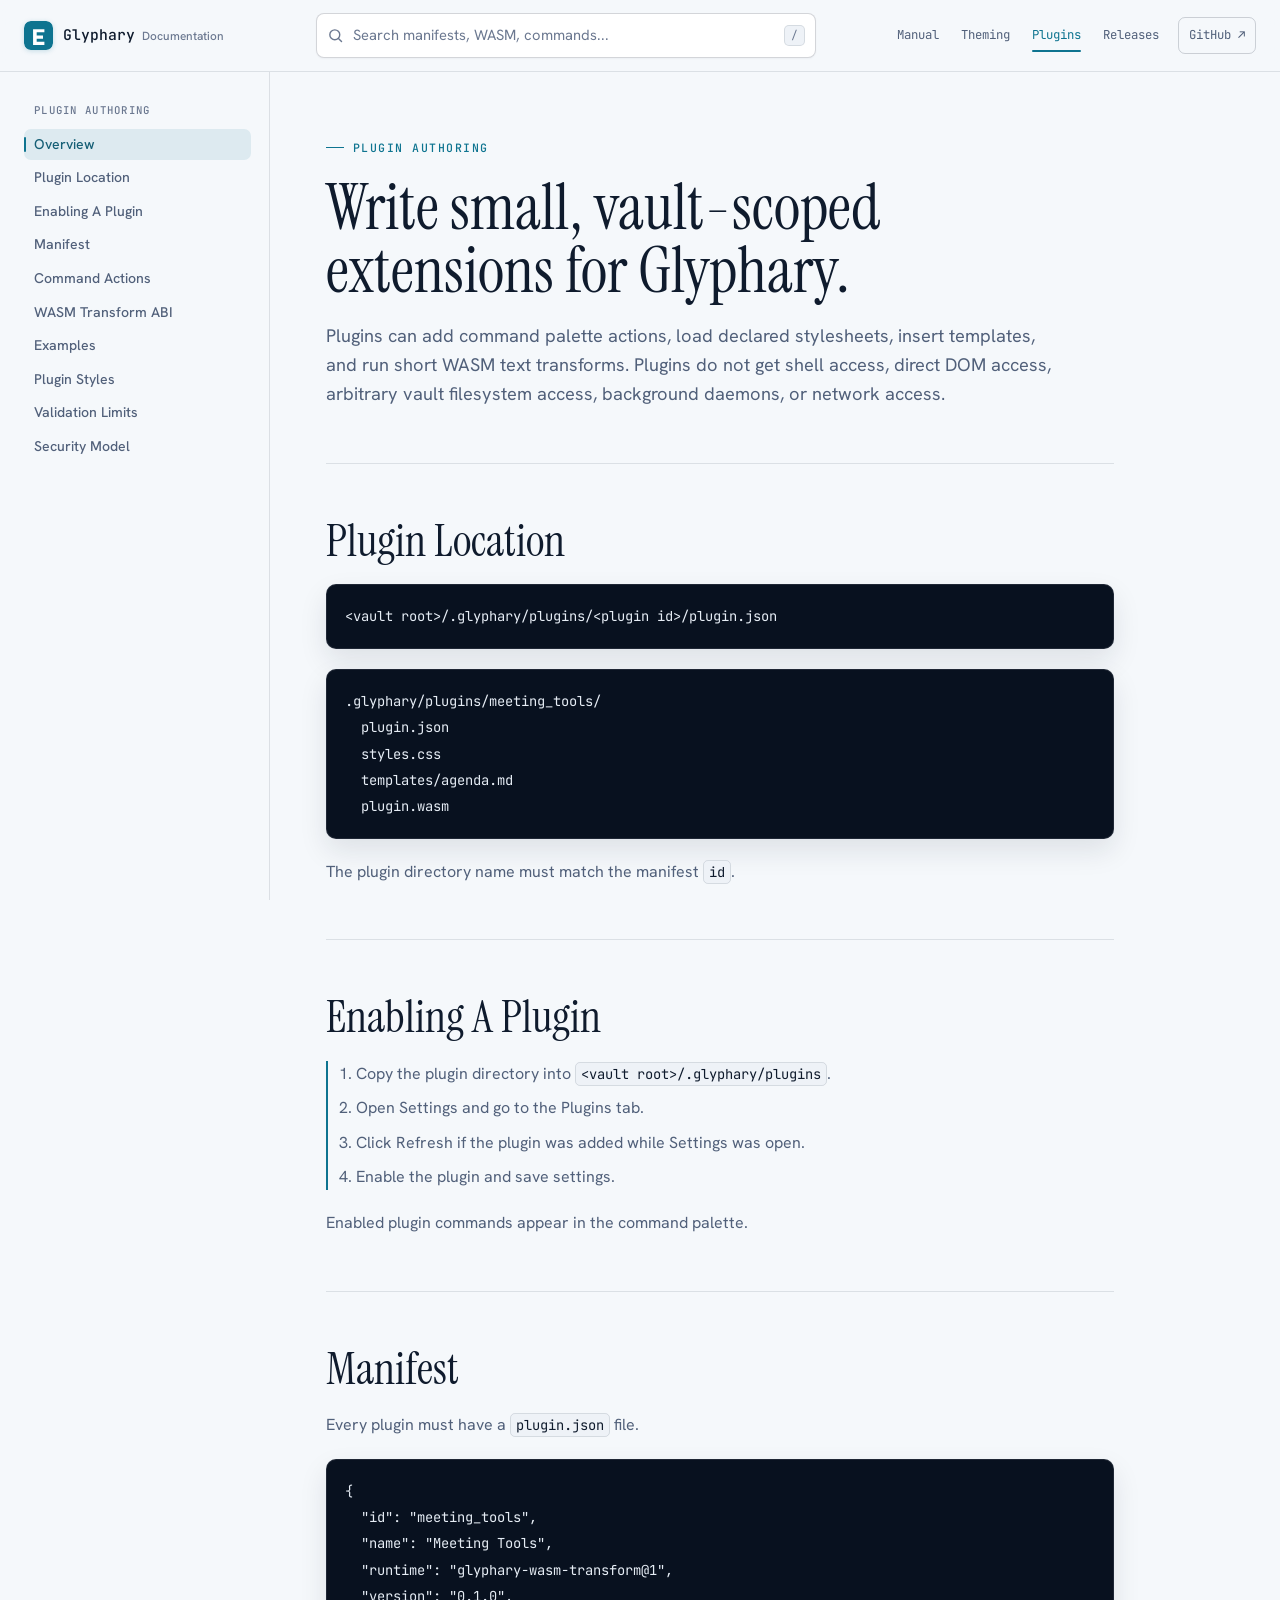
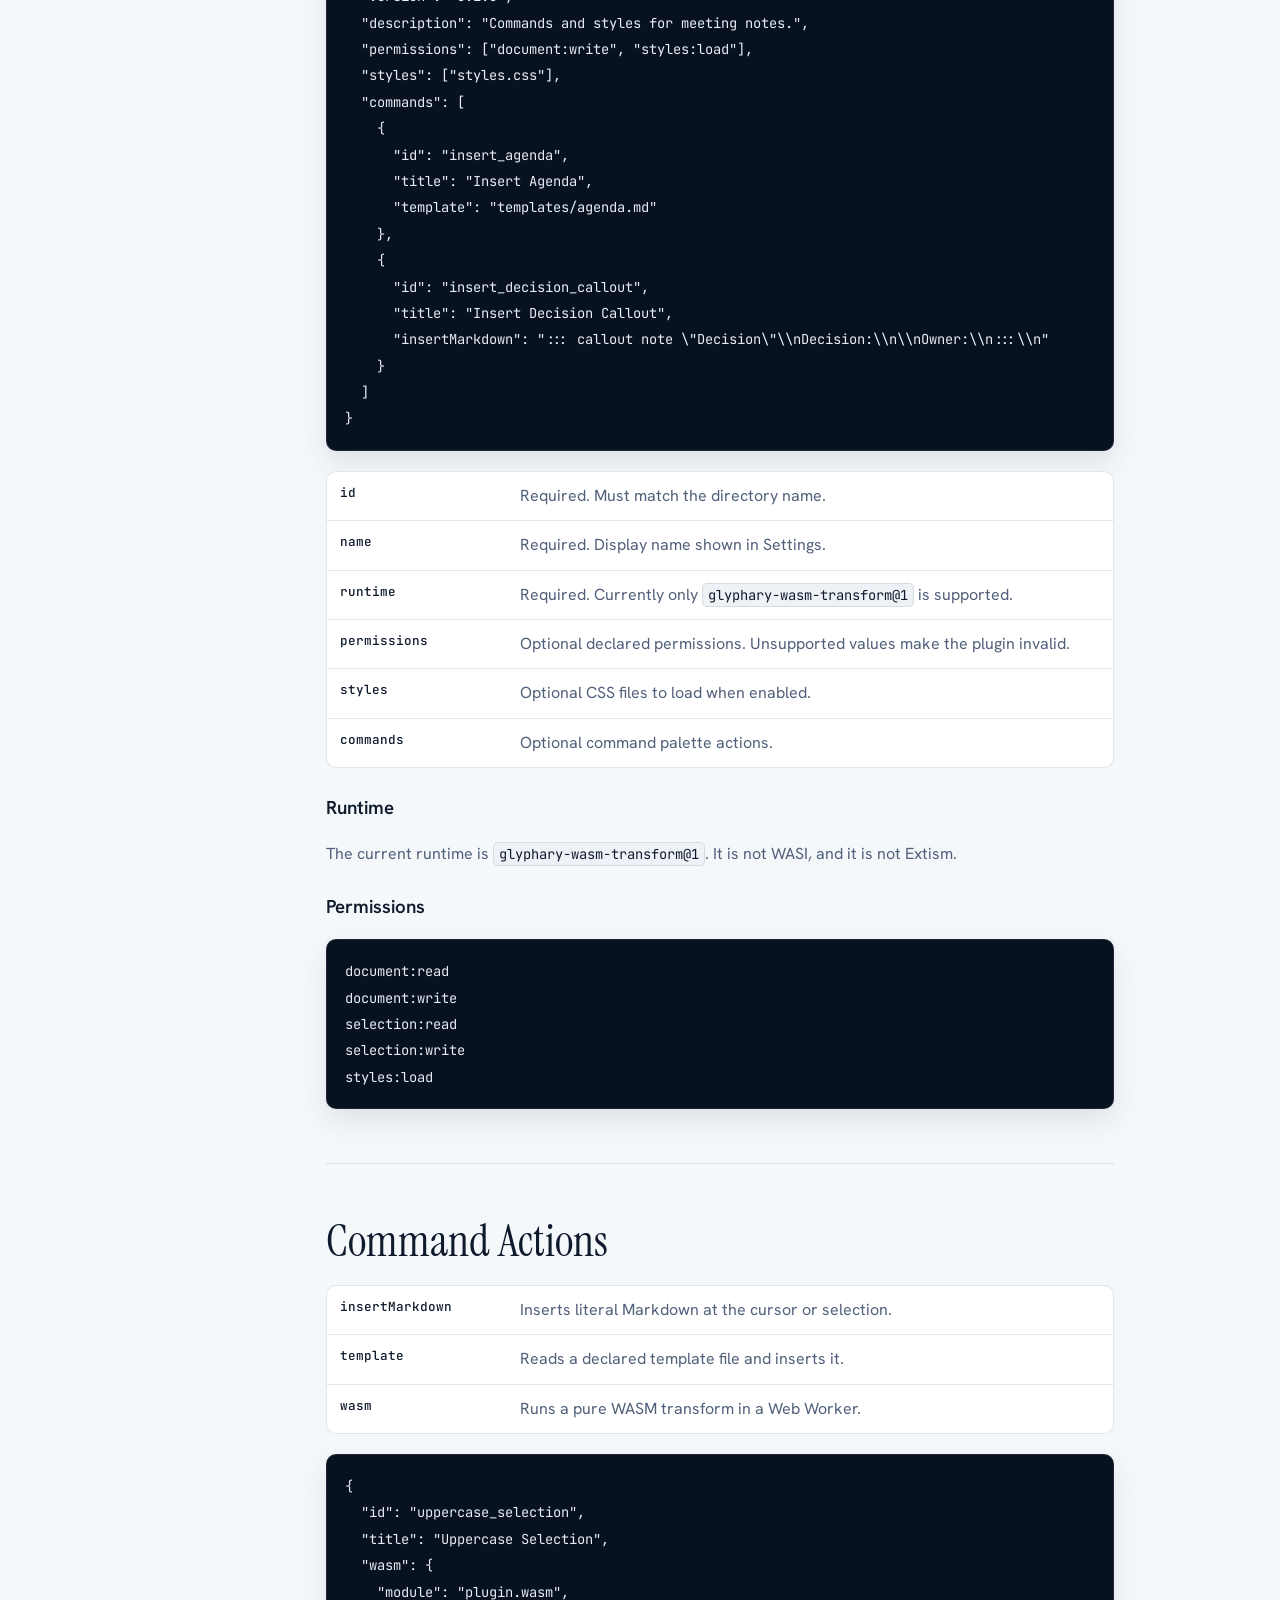
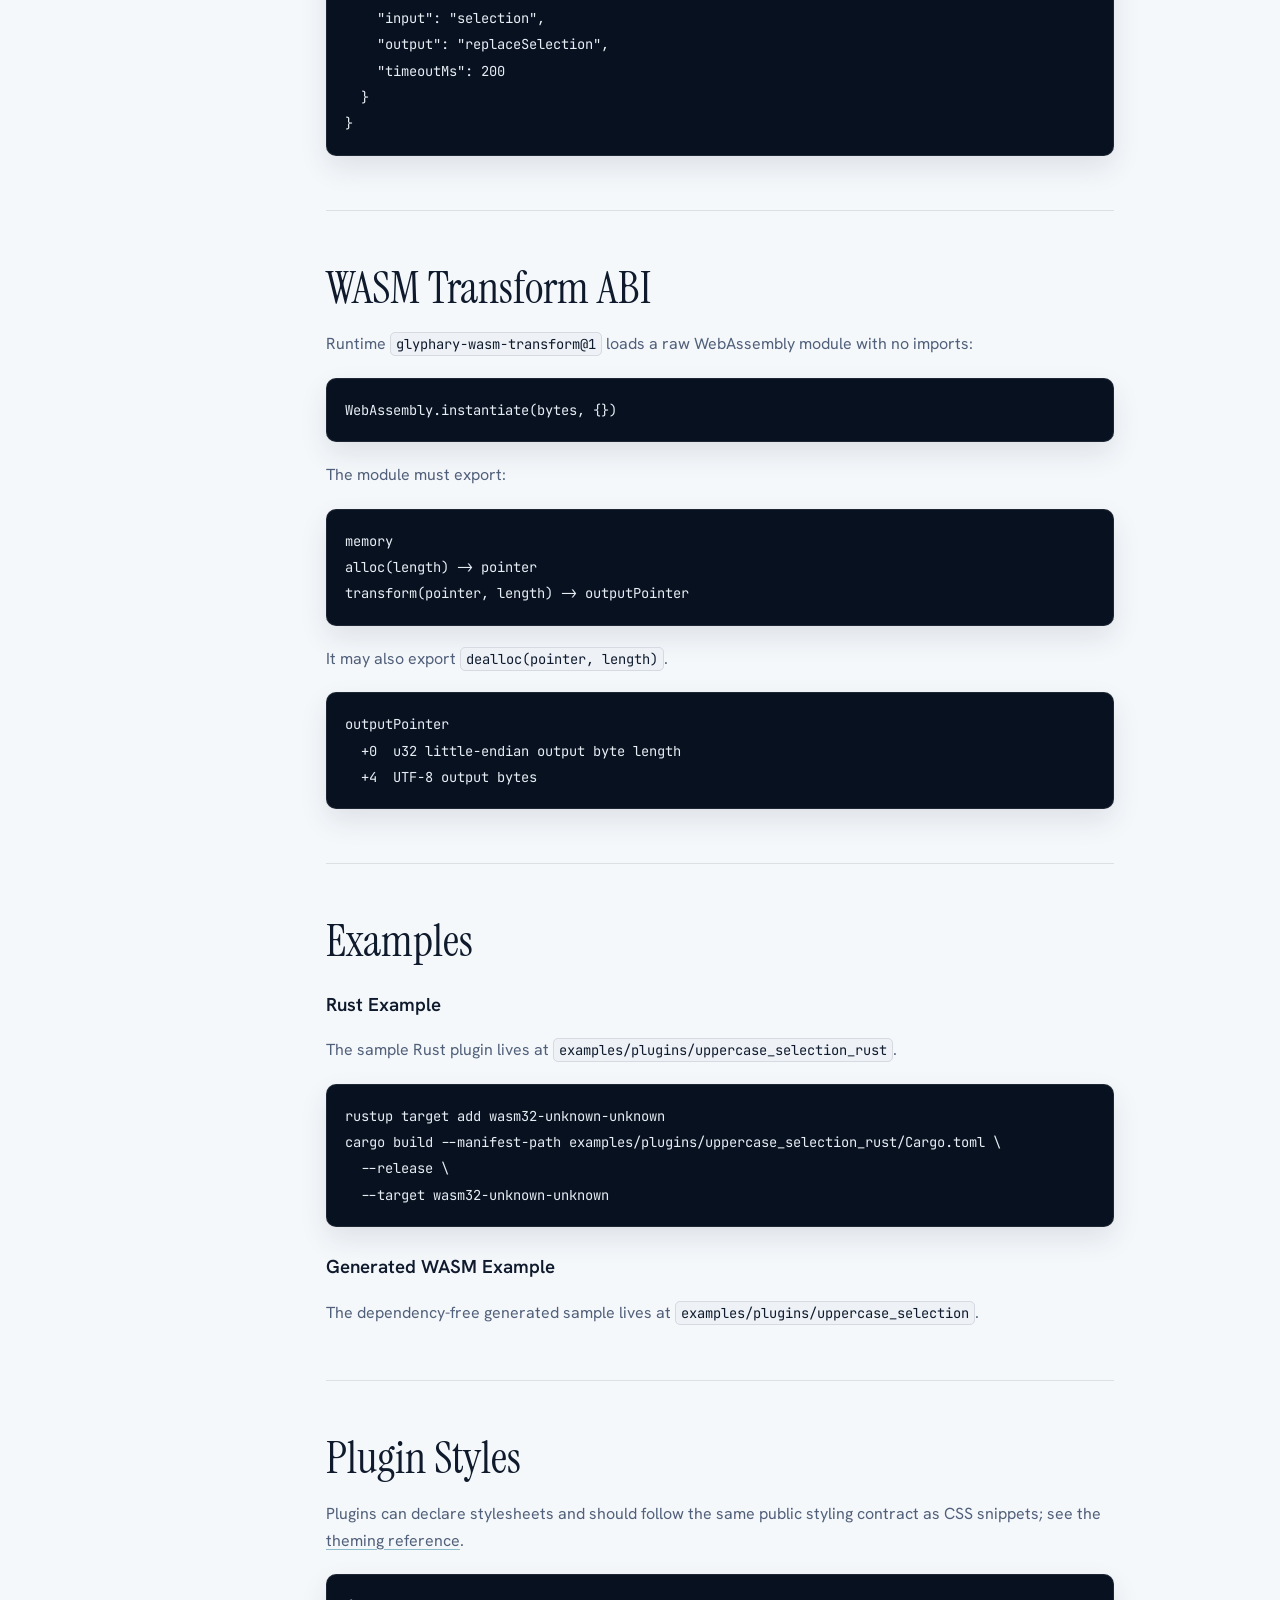
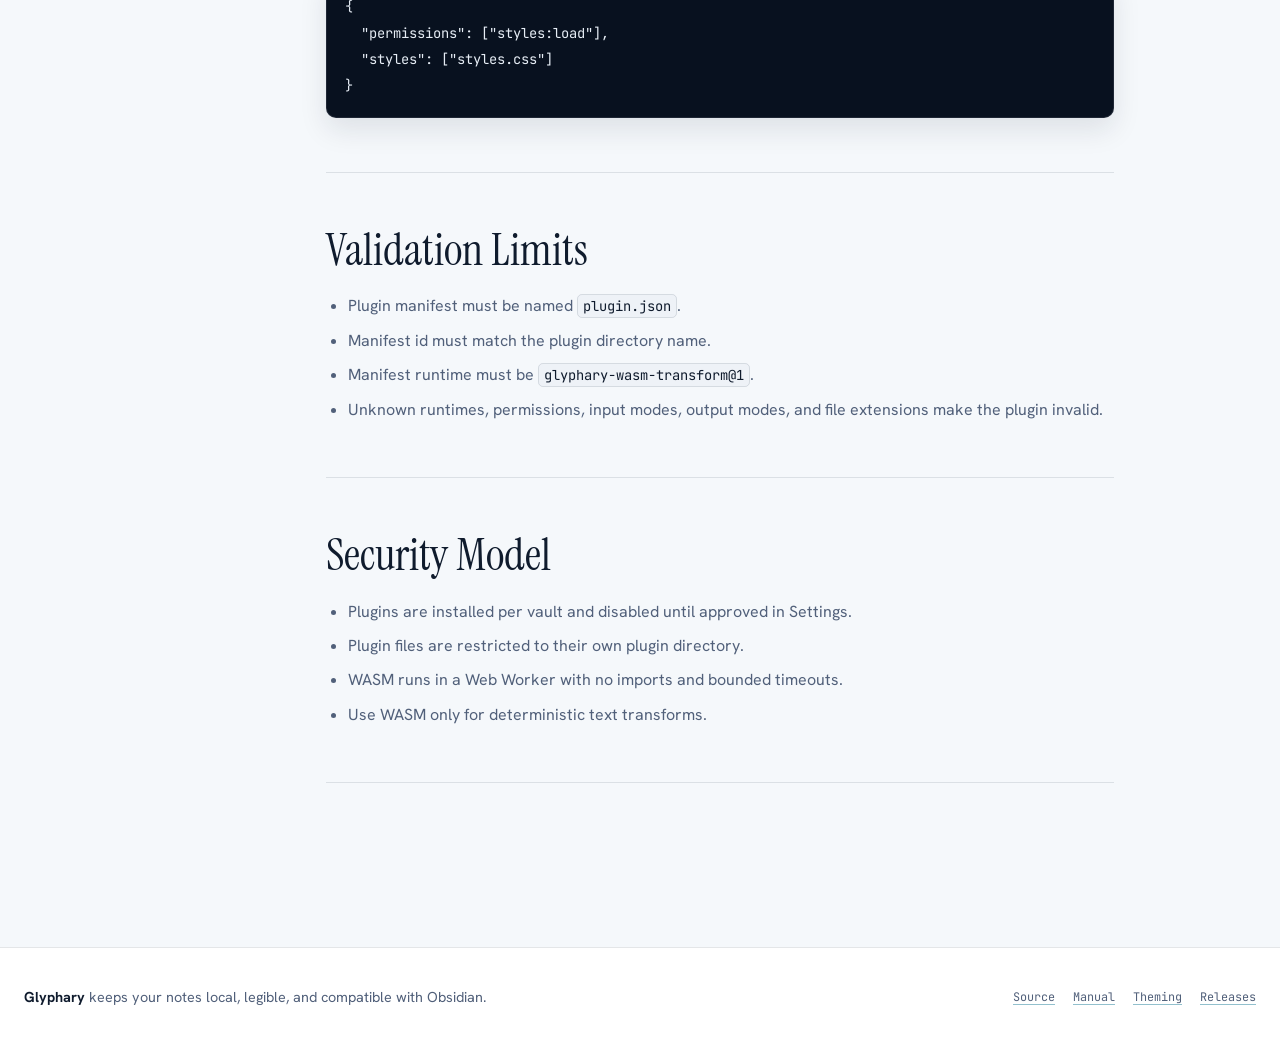
==== commit 906ee80c: "feat: release notes" ====
--- a/plugins.html
+++ b/plugins.html
@@ -39,6 +39,7 @@
         <a href="./index.html">Manual</a>
         <a href="./theming.html">Theming</a>
         <a class="current" href="./plugins.html">Plugins</a>
+        <a href="./releases.html">Releases</a>
         <a class="external-link" href="https://github.com/glyphary/glyphary">GitHub <span aria-hidden="true">&#8599;</span></a>
       </nav>
     </header>
@@ -50,6 +51,7 @@
             <a href="./index.html">User manual</a>
             <a href="./theming.html">Theming reference</a>
             <a class="current" href="./plugins.html">Plugin authoring</a>
+            <a href="./releases.html">Release notes</a>
           </div>
           <div class="sidebar-group">
             <p>Plugin authoring</p>
@@ -228,6 +230,7 @@
         <a href="https://github.com/glyphary/glyphary">Source</a>
         <a href="./index.html">Manual</a>
         <a href="./theming.html">Theming</a>
+        <a href="./releases.html">Releases</a>
       </nav>
     </footer>
 
--- a/styles.css
+++ b/styles.css
@@ -835,3 +835,9 @@
     transition-duration: 0.01ms !important;
   }
 }
+
+.release-date {
+  margin: -0.35rem 0 1rem;
+  color: var(--manual-muted);
+  font-size: 0.9rem;
+}
